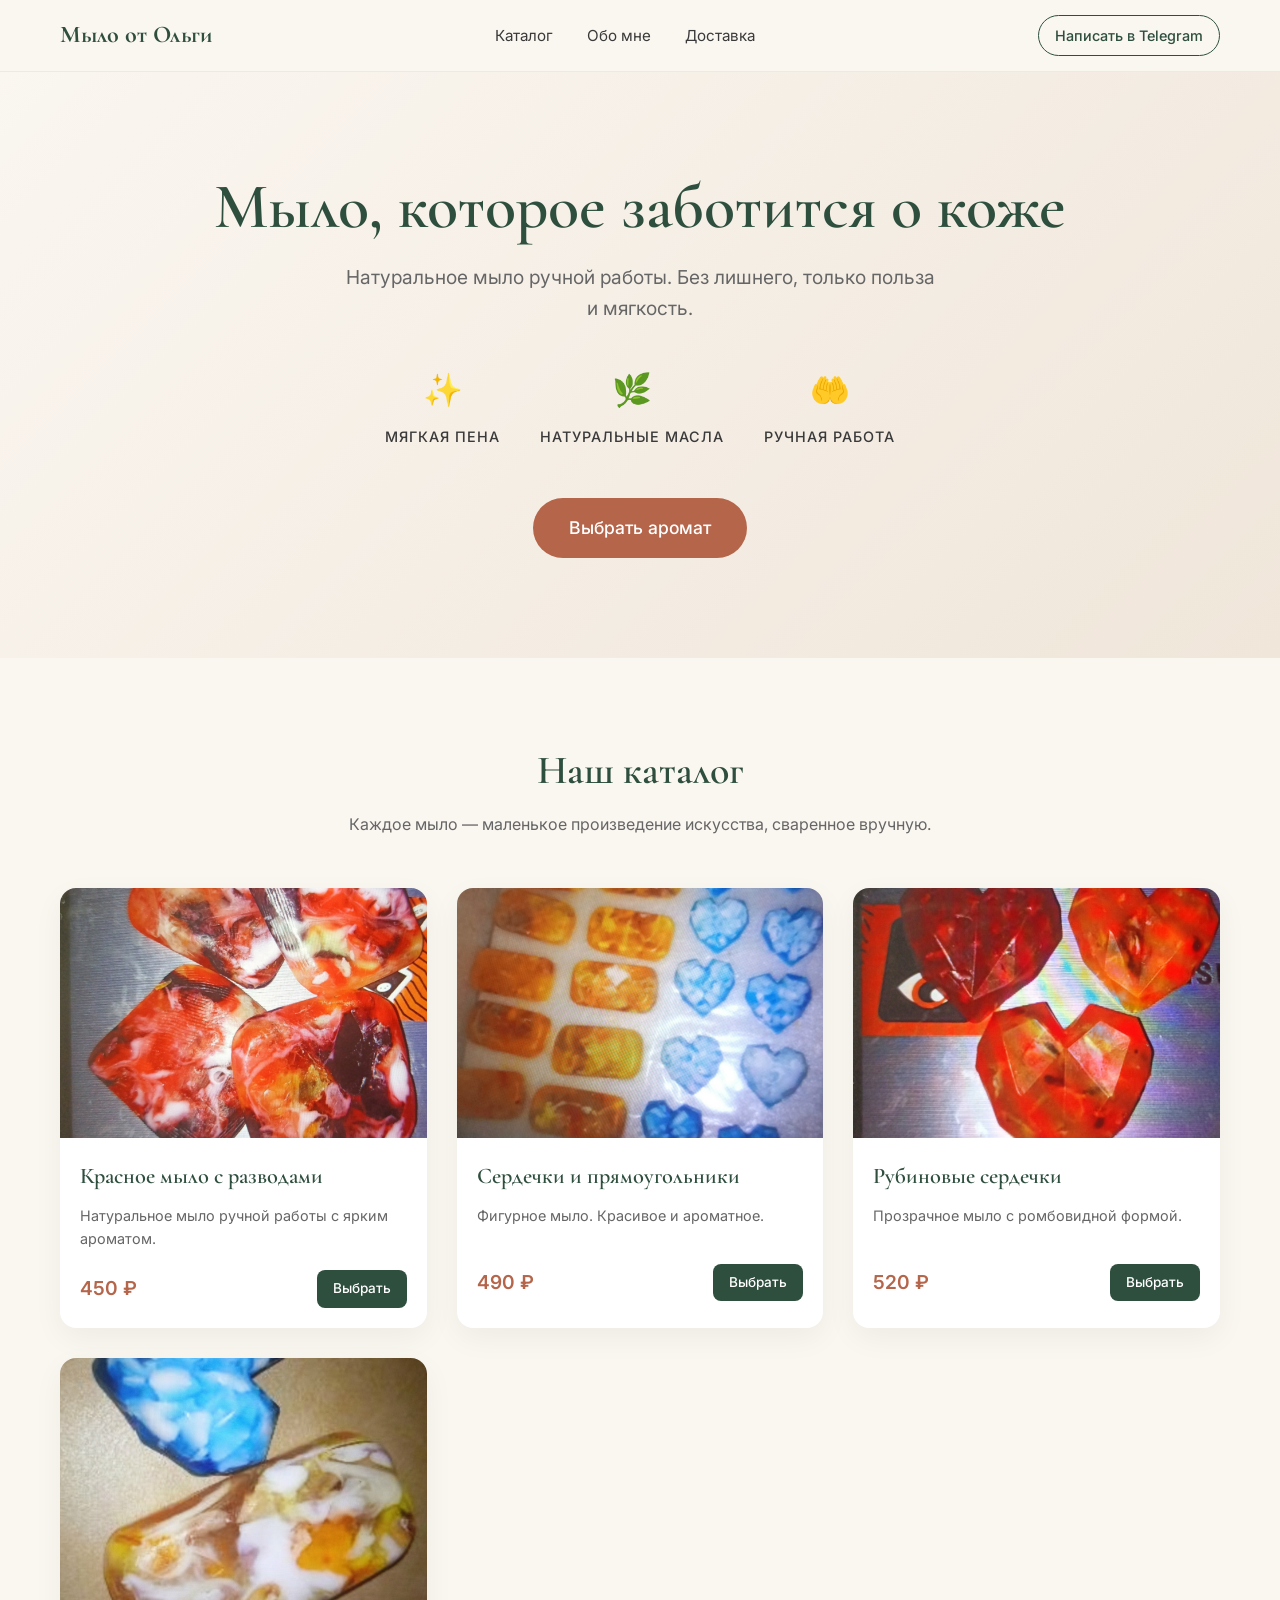
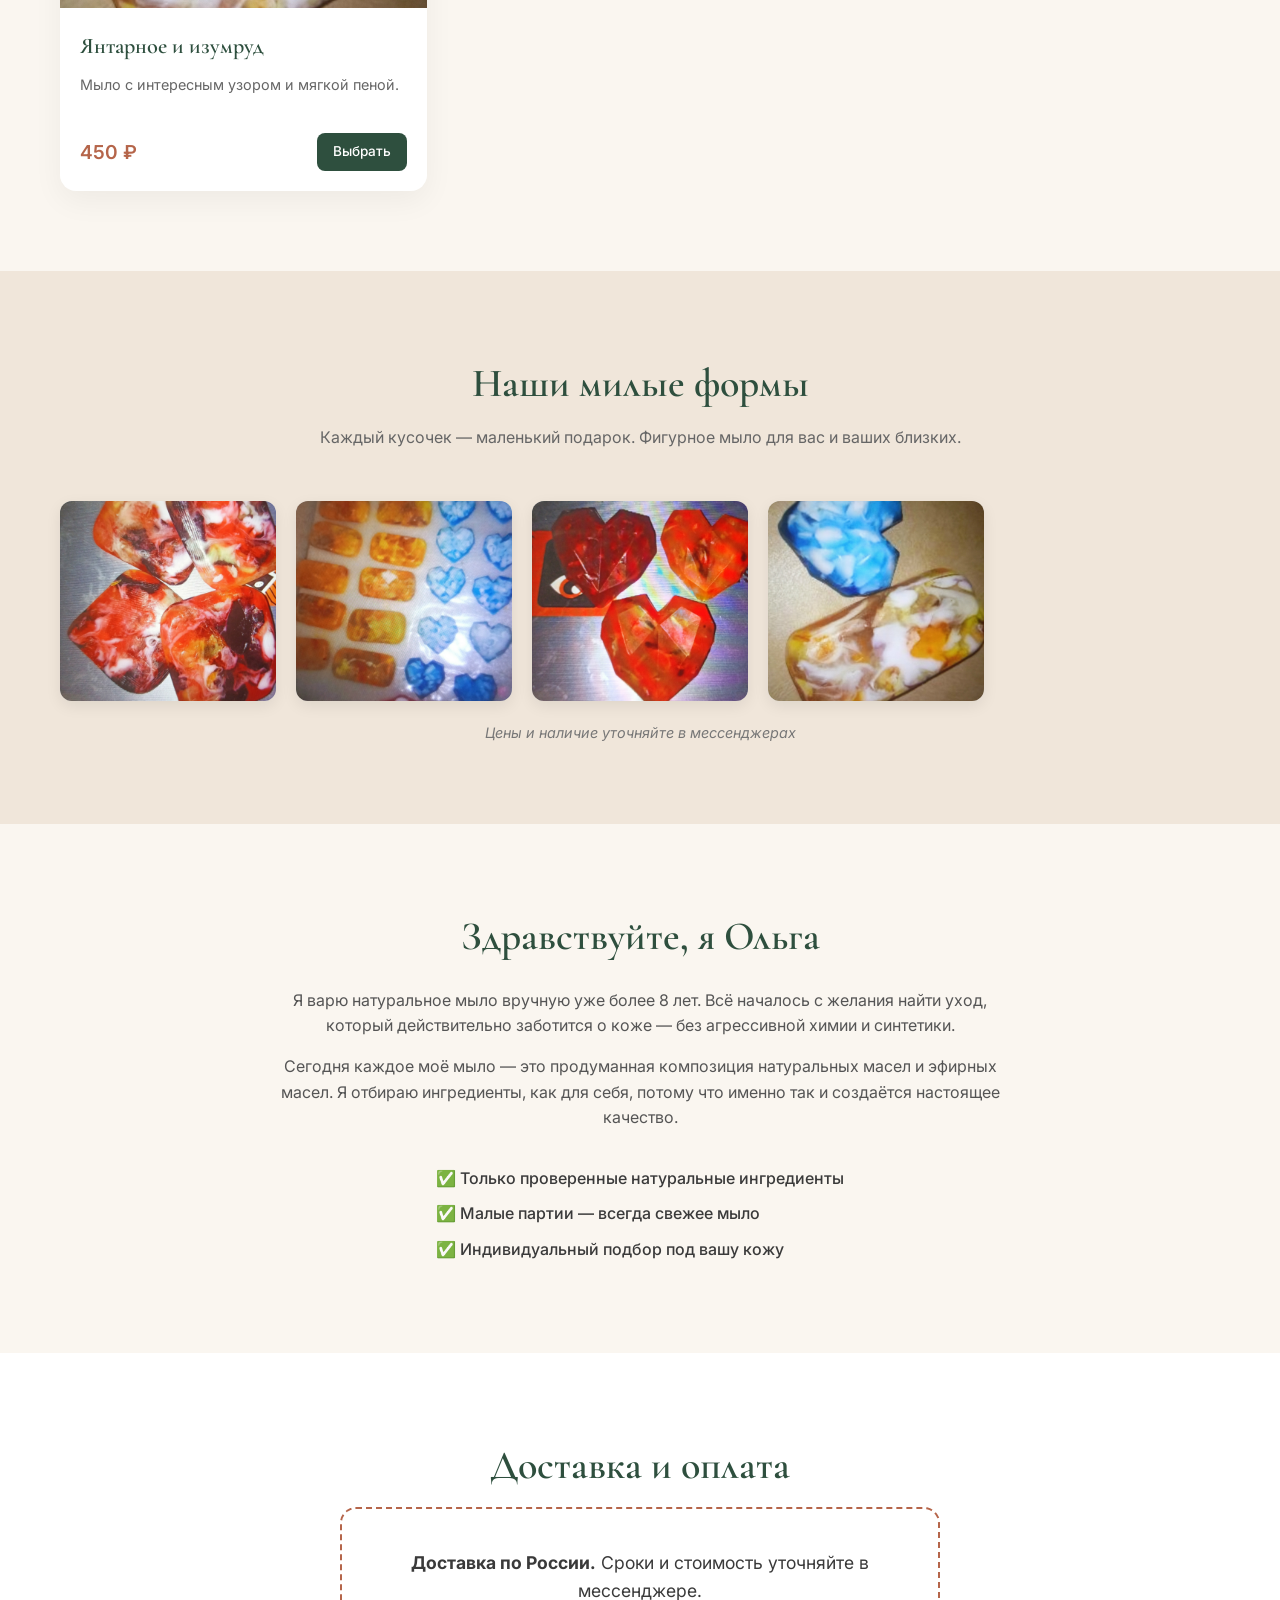
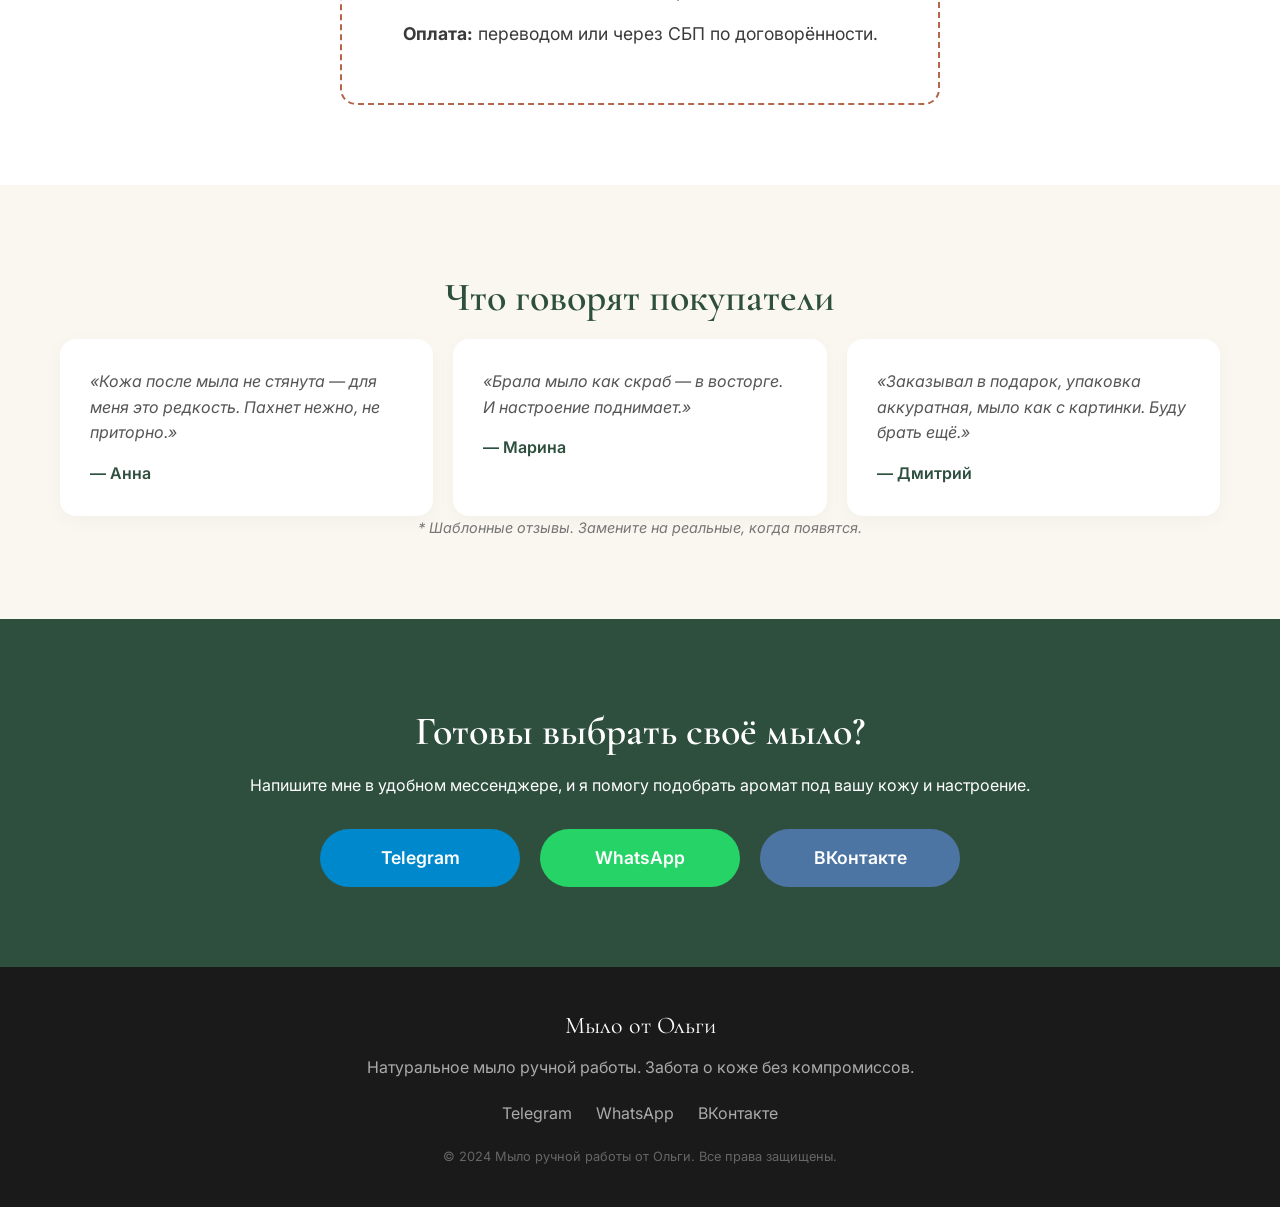
==== index.html @ a2df2d73 "Rename milo-olga.html to index.html" ====
<!DOCTYPE html>
<html lang="ru">
<head>
    <meta charset="UTF-8">
    <meta name="viewport" content="width=device-width, initial-scale=1.0">
    <title>Мыло от Ольги — Натуральное мыло ручной работы</title>
    <link rel="stylesheet" href="style.css">
    <link rel="preconnect" href="https://fonts.googleapis.com">
    <link rel="preconnect" href="https://fonts.gstatic.com" crossorigin>
    <link href="https://fonts.googleapis.com/css2?family=Cormorant+Garamond:wght@400;600;700&family=Inter:wght@300;400;500&display=swap" rel="stylesheet">
</head>
<body>
    <header class="header">
        <div class="container header-content">
            <div class="logo">Мыло от Ольги</div>
            <nav class="nav">
                <a href="#catalog">Каталог</a>
                <a href="#about">Обо мне</a>
                <a href="#delivery">Доставка</a>
            </nav>
            <a href="https://t.me/+hKF2BGG8A-M2NGUy" target="_blank" class="btn btn-outline">Написать в Telegram</a>
        </div>
    </header>

    <section class="hero">
        <div class="container hero-content">
            <h1>Мыло, которое заботится о коже</h1>
            <p class="subtitle">Натуральное мыло ручной работы. Без лишнего, только польза и мягкость.</p>
            <div class="features">
                <div class="feature-item"><span class="feature-icon">✨</span><p>Мягкая пена</p></div>
                <div class="feature-item"><span class="feature-icon">🌿</span><p>Натуральные масла</p></div>
                <div class="feature-item"><span class="feature-icon">🤲</span><p>Ручная работа</p></div>
            </div>
            <a href="#catalog" class="btn btn-primary btn-large">Выбрать аромат</a>
        </div>
    </section>

    <section id="catalog" class="section catalog-section">
        <div class="container">
            <h2 class="section-title">Наш каталог</h2>
            <p class="section-subtitle">Каждое мыло — маленькое произведение искусства, сваренное вручную.</p>
            <div class="catalog-grid">
                <!-- Карточка 1 -->
                <div class="product-card">
                    <div class="product-image">
                        <img src="images/fig-1.jpg" alt="Красное мыло с разводами">
                    </div>
                    <div class="product-info">
                        <h3>Красное мыло с разводами</h3>
                        <p class="product-desc">Натуральное мыло ручной работы с ярким ароматом.</p>
                        <div class="product-bottom">
                            <span class="price">450 ₽</span>
                            <a href="https://t.me/+hKF2BGG8A-M2NGUy" target="_blank" class="btn btn-small">Выбрать</a>
                        </div>
                    </div>
                </div>

                <!-- Карточка 2 -->
                <div class="product-card">
                    <div class="product-image">
                        <img src="images/fig-2.jpg" alt="Сердечки и прямоугольники">
                    </div>
                    <div class="product-info">
                        <h3>Сердечки и прямоугольники</h3>
                        <p class="product-desc">Фигурное мыло. Красивое и ароматное.</p>
                        <div class="product-bottom">
                            <span class="price">490 ₽</span>
                            <a href="https://t.me/+hKF2BGG8A-M2NGUy" target="_blank" class="btn btn-small">Выбрать</a>
                        </div>
                    </div>
                </div>

                <!-- Карточка 3 -->
                <div class="product-card">
                    <div class="product-image">
                        <img src="images/fig-3.jpg" alt="Рубиновые сердечки">
                    </div>
                    <div class="product-info">
                        <h3>Рубиновые сердечки</h3>
                        <p class="product-desc">Прозрачное мыло с ромбовидной формой.</p>
                        <div class="product-bottom">
                            <span class="price">520 ₽</span>
                            <a href="https://t.me/+hKF2BGG8A-M2NGUy" target="_blank" class="btn btn-small">Выбрать</a>
                        </div>
                    </div>
                </div>

                <!-- Карточка 4 -->
                <div class="product-card">
                    <div class="product-image">
                        <img src="images/fig-4.jpg" alt="Янтарное и изумруд">
                    </div>
                    <div class="product-info">
                        <h3>Янтарное и изумруд</h3>
                        <p class="product-desc">Мыло с интересным узором и мягкой пеной.</p>
                        <div class="product-bottom">
                            <span class="price">450 ₽</span>
                            <a href="https://t.me/+hKF2BGG8A-M2NGUy" target="_blank" class="btn btn-small">Выбрать</a>
                        </div>
                    </div>
                </div>
            </div>
        </div>
    </section>

    <section class="section figure-section">
        <div class="container">
            <h2 class="section-title">Наши милые формы</h2>
            <p class="section-subtitle">Каждый кусочек — маленький подарок. Фигурное мыло для вас и ваших близких.</p>
            <div class="gallery">
                <div class="gallery-item"><img src="images/fig-1.jpg" alt="Фигурное мыло 1"></div>
                <div class="gallery-item"><img src="images/fig-2.jpg" alt="Фигурное мыло 2"></div>
                <div class="gallery-item"><img src="images/fig-3.jpg" alt="Фигурное мыло 3"></div>
                <div class="gallery-item"><img src="images/fig-4.jpg" alt="Фигурное мыло 4"></div>
            </div>
            <p class="gallery-note">Цены и наличие уточняйте в мессенджерах</p>
        </div>
    </section>

    <section id="about" class="section about-section">
        <div class="container about-content text-only">
            <div class="about-text">
                <h2 class="section-title left-align">Здравствуйте, я Ольга</h2>
                <p>Я варю натуральное мыло вручную уже более 8 лет. Всё началось с желания найти уход, который действительно заботится о коже — без агрессивной химии и синтетики.</p>
                <p>Сегодня каждое моё мыло — это продуманная композиция натуральных масел и эфирных масел. Я отбираю ингредиенты, как для себя, потому что именно так и создаётся настоящее качество.</p>
                <ul class="about-list">
                    <li>✅ Только проверенные натуральные ингредиенты</li>
                    <li>✅ Малые партии — всегда свежее мыло</li>
                    <li>✅ Индивидуальный подбор под вашу кожу</li>
                </ul>
            </div>
        </div>
    </section>

    <section id="delivery" class="section delivery-section">
        <div class="container">
            <h2 class="section-title">Доставка и оплата</h2>
            <div class="delivery-card">
                <p><strong>Доставка по России.</strong> Сроки и стоимость уточняйте в мессенджере.</p>
                <p><strong>Оплата:</strong> переводом или через СБП по договорённости.</p>
            </div>
        </div>
    </section>

    <section class="section reviews-section">
        <div class="container">
            <h2 class="section-title">Что говорят покупатели</h2>
            <div class="reviews-grid">
                <div class="review-card"><p>«Кожа после мыла не стянута — для меня это редкость. Пахнет нежно, не приторно.»</p><span class="review-author">— Анна</span></div>
                <div class="review-card"><p>«Брала мыло как скраб — в восторге. И настроение поднимает.»</p><span class="review-author">— Марина</span></div>
                <div class="review-card"><p>«Заказывал в подарок, упаковка аккуратная, мыло как с картинки. Буду брать ещё.»</p><span class="review-author">— Дмитрий</span></div>
            </div>
            <p class="gallery-note">* Шаблонные отзывы. Замените на реальные, когда появятся.</p>
        </div>
    </section>

    <section id="contact" class="section contact-section">
        <div class="container contact-content">
            <h2 class="section-title light-text">Готовы выбрать своё мыло?</h2>
            <p class="light-text">Напишите мне в удобном мессенджере, и я помогу подобрать аромат под вашу кожу и настроение.</p>
            <div class="contact-buttons">
                <a href="https://t.me/+hKF2BGG8A-M2NGUy" target="_blank" class="btn btn-contact btn-tg">Telegram</a>
                <a href="https://chat.whatsapp.com/IxANEVr6K2G1yGBK101pwA?s=cl&p=a&iam=2" target="_blank" class="btn btn-contact btn-wa">WhatsApp</a>
                <a href="https://vk.me/join/rC9eqISs2Sy1xK5bDUF0GqjUG9M_KlaywVE=" target="_blank" class="btn btn-contact btn-vk">ВКонтакте</a>
            </div>
        </div>
    </section>

    <footer class="footer">
        <div class="container footer-content">
            <div class="footer-logo">Мыло от Ольги</div>
            <p class="footer-desc">Натуральное мыло ручной работы. Забота о коже без компромиссов.</p>
            <div class="footer-links">
                <a href="https://t.me/+hKF2BGG8A-M2NGUy" target="_blank">Telegram</a>
                <a href="https://chat.whatsapp.com/IxANEVr6K2G1yGBK101pwA?s=cl&p=a&iam=2" target="_blank">WhatsApp</a>
                <a href="https://vk.me/join/rC9eqISs2Sy1xK5bDUF0GqjUG9M_KlaywVE=" target="_blank">ВКонтакте</a>
            </div>
            <p class="copyright">© 2024 Мыло ручной работы от Ольги. Все права защищены.</p>
        </div>
    </footer>

    <script src="script.js"></script>
</body>
</html>
---- style.css ----
/* БАЗОВЫЕ НАСТРОЙКИ */
* {
    margin: 0;
    padding: 0;
    box-sizing: border-box;
}

:root {
    --bg-color: #faf6f0; /* Кремовый фон */
    --text-color: #3a3a3a;
    --accent-color: #b5654a; /* Терракота */
    --accent-hover: #8f4e39;
    --green-dark: #2e4f3e; /* Глубокий зеленый */
    --font-heading: 'Cormorant Garamond', serif;
    --font-body: 'Inter', sans-serif;
}

html {
    scroll-behavior: smooth;
}

body {
    font-family: var(--font-body);
    background-color: var(--bg-color);
    color: var(--text-color);
    line-height: 1.6;
}

h1, h2, h3 {
    font-family: var(--font-heading);
    font-weight: 600;
    color: var(--green-dark);
}

a {
    text-decoration: none;
    color: inherit;
}

.container {
    max-width: 1200px;
    margin: 0 auto;
    padding: 0 20px;
}

/* КНОПКИ */
.btn {
    display: inline-block;
    padding: 12px 24px;
    border-radius: 50px;
    font-weight: 500;
    transition: all 0.3s ease;
    cursor: pointer;
    text-align: center;
}

.btn-primary {
    background-color: var(--accent-color);
    color: white;
    border: none;
}

.btn-primary:hover {
    background-color: var(--accent-hover);
    transform: translateY(-2px);
    box-shadow: 0 4px 15px rgba(181, 101, 74, 0.3);
}

.btn-outline {
    border: 1px solid var(--green-dark);
    color: var(--green-dark);
    padding: 8px 16px;
    font-size: 0.9rem;
}

.btn-outline:hover {
    background-color: var(--green-dark);
    color: white;
}

.btn-large {
    font-size: 1.1rem;
    padding: 16px 36px;
    margin-top: 20px;
}

.btn-small {
    padding: 8px 16px;
    font-size: 0.85rem;
    background-color: var(--green-dark);
    color: white;
    border-radius: 8px;
}

.btn-small:hover {
    background-color: #1f362a;
}

/* ШАПКА */
.header {
    background-color: rgba(250, 246, 240, 0.95);
    backdrop-filter: blur(5px);
    position: sticky;
    top: 0;
    z-index: 1000;
    padding: 15px 0;
    border-bottom: 1px solid rgba(0,0,0,0.05);
}

.header-content {
    display: flex;
    justify-content: space-between;
    align-items: center;
}

.logo {
    font-family: var(--font-heading);
    font-size: 1.5rem;
    font-weight: 700;
    color: var(--green-dark);
}

.nav a {
    margin: 0 15px;
    font-size: 0.95rem;
    transition: color 0.3s;
}

.nav a:hover {
    color: var(--accent-color);
}

/* ГЛАВНЫЙ ЭКРАН */
.hero {
    padding: 100px 0;
    text-align: center;
    background: linear-gradient(135deg, #faf6f0 0%, #f0e6da 100%);
}

.hero h1 {
    font-size: 4rem;
    line-height: 1.1;
    margin-bottom: 20px;
}

.subtitle {
    font-size: 1.2rem;
    max-width: 600px;
    margin: 0 auto 40px;
    color: #666;
}

.features {
    display: flex;
    justify-content: center;
    gap: 40px;
    margin-bottom: 30px;
}

.feature-item {
    display: flex;
    flex-direction: column;
    align-items: center;
}

.feature-icon {
    font-size: 2rem;
    margin-bottom: 10px;
}

.feature-item p {
    font-weight: 500;
    font-size: 0.9rem;
    text-transform: uppercase;
    letter-spacing: 1px;
}

/* ОБЩИЕ СЕКЦИИ */
.section {
    padding: 80px 0;
}

.section-title {
    text-align: center;
    font-size: 2.5rem;
    margin-bottom: 10px;
}

.section-subtitle {
    text-align: center;
    color: #666;
    margin-bottom: 50px;
}

.left-align {
    text-align: left;
}

/* КАТАЛОГ */
.catalog-grid {
    display: grid;
    grid-template-columns: repeat(auto-fill, minmax(300px, 1fr));
    gap: 30px;
}

.product-card {
    background: white;
    border-radius: 16px;
    overflow: hidden;
    box-shadow: 0 10px 30px rgba(0,0,0,0.05);
    transition: transform 0.3s ease, box-shadow 0.3s ease;
}

.product-card:hover {
    transform: translateY(-5px);
    box-shadow: 0 15px 40px rgba(0,0,0,0.1);
}

.product-image {
    height: 250px;
    width: 100%;
    display: flex;
    align-items: center;
    justify-content: center;
    overflow: hidden;
    position: relative;
}

.product-image img {
    width: 100%;
    height: 100%;
    object-fit: cover;
    transition: transform 0.5s ease;
}

.product-card:hover .product-image img {
    transform: scale(1.05);
}

.product-info {
    padding: 20px;
}

.product-info h3 {
    font-size: 1.4rem;
    margin-bottom: 10px;
}

.product-desc {
    font-size: 0.9rem;
    color: #666;
    margin-bottom: 20px;
    min-height: 40px;
}

.product-bottom {
    display: flex;
    justify-content: space-between;
    align-items: center;
}

.price {
    font-weight: 600;
    font-size: 1.2rem;
    color: var(--accent-color);
}

/* ГАЛЕРЕЯ ФИГУРНОГО МЫЛА */
.figure-section {
    background-color: #f0e6da;
}

.gallery {
    display: grid;
    grid-template-columns: repeat(auto-fill, minmax(200px, 1fr));
    gap: 20px;
    margin-bottom: 20px;
}

.gallery-item {
    height: 200px;
    border-radius: 12px;
    overflow: hidden;
    box-shadow: 0 5px 15px rgba(0,0,0,0.08);
    background-color: #ddd;
}

.gallery-item img {
    width: 100%;
    height: 100%;
    object-fit: cover;
    transform: scale(1.1);
}

.gallery-note {
    text-align: center;
    font-size: 0.9rem;
    color: #777;
    font-style: italic;
}

/* ОБО МНЕ */
.about-content {
    display: grid;
    grid-template-columns: 1fr 1fr;
    gap: 50px;
    align-items: center;
}

.about-text p {
    margin-bottom: 15px;
    color: #555;
}

.about-list {
    list-style: none;
    margin-top: 20px;
}

.about-list li {
    margin-bottom: 10px;
    font-weight: 500;
}

.image-placeholder {
    background-color: #e0e0e0;
    height: 400px;
    border-radius: 16px;
    display: flex;
    align-items: center;
    justify-content: center;
    color: #888;
    font-style: italic;
}

/* ДОСТАВКА */
.delivery-section {
    background-color: white;
}

.delivery-card {
    max-width: 600px;
    margin: 0 auto;
    text-align: center;
    padding: 40px;
    border: 2px dashed var(--accent-color);
    border-radius: 16px;
}

.delivery-card p {
    margin-bottom: 15px;
    font-size: 1.1rem;
}

/* ОТЗЫВЫ */
.reviews-grid {
    display: grid;
    grid-template-columns: repeat(auto-fit, minmax(250px, 1fr));
    gap: 20px;
}

.review-card {
    background: white;
    padding: 30px;
    border-radius: 16px;
    box-shadow: 0 5px 20px rgba(0,0,0,0.03);
    position: relative;
}

.review-card p {
    font-style: italic;
    margin-bottom: 15px;
    color: #555;
}

.review-author {
    font-weight: 600;
    color: var(--green-dark);
}

/* ЗАКАЗ */
.contact-section {
    background-color: var(--green-dark);
    color: white;
    text-align: center;
}

.light-text {
    color: white;
}

.contact-buttons {
    display: flex;
    justify-content: center;
    gap: 20px;
    margin-top: 30px;
    flex-wrap: wrap;
}

.btn-contact {
    min-width: 200px;
    padding: 15px 30px;
    border-radius: 50px;
    font-size: 1.1rem;
    font-weight: 600;
}

.btn-tg {
    background-color: #0088cc;
    color: white;
}

.btn-tg:hover {
    background-color: #0077b3;
}

.btn-wa {
    background-color: #25D366;
    color: white;
}

.btn-wa:hover {
    background-color: #1da851;
}

.btn-vk {
    background-color: #4C75A3;
    color: white;
}

.btn-vk:hover {
    background-color: #3b5f85;
}

/* ПОДВАЛ */
.footer {
    background-color: #1a1a1a;
    color: #aaa;
    padding: 40px 0;
    text-align: center;
}

.footer-logo {
    font-family: var(--font-heading);
    font-size: 1.5rem;
    color: white;
    margin-bottom: 10px;
}

.footer-desc {
    margin-bottom: 20px;
}

.footer-links {
    margin-bottom: 20px;
}

.footer-links a {
    margin: 0 10px;
    transition: color 0.3s;
}

.footer-links a:hover {
    color: white;
}

.copyright {
    font-size: 0.8rem;
    color: #666;
}

/* АДАПТИВНОСТЬ ДЛЯ ТЕЛЕФОНОВ */
@media (max-width: 768px) {
    .hero h1 { font-size: 2.5rem; }
    .features { flex-direction: column; gap: 20px; }
    .nav { display: none; }
    .header-content { justify-content: center; }
    .about-content { grid-template-columns: 1fr; }
    .image-placeholder { height: 250px; }
    .section { padding: 50px 0; }
    .btn-large { width: 100%; }
}

/* Стиль для блока "Обо мне" без фото */
.about-content.text-only {
    display: block;
    max-width: 800px;
    margin: 0 auto;
    text-align: center;
}
.about-content.text-only .section-title {
    text-align: center;
    margin-bottom: 20px;
}
.about-content.text-only .about-list {
    display: inline-block;
    text-align: left;
    margin-top: 20px;
}
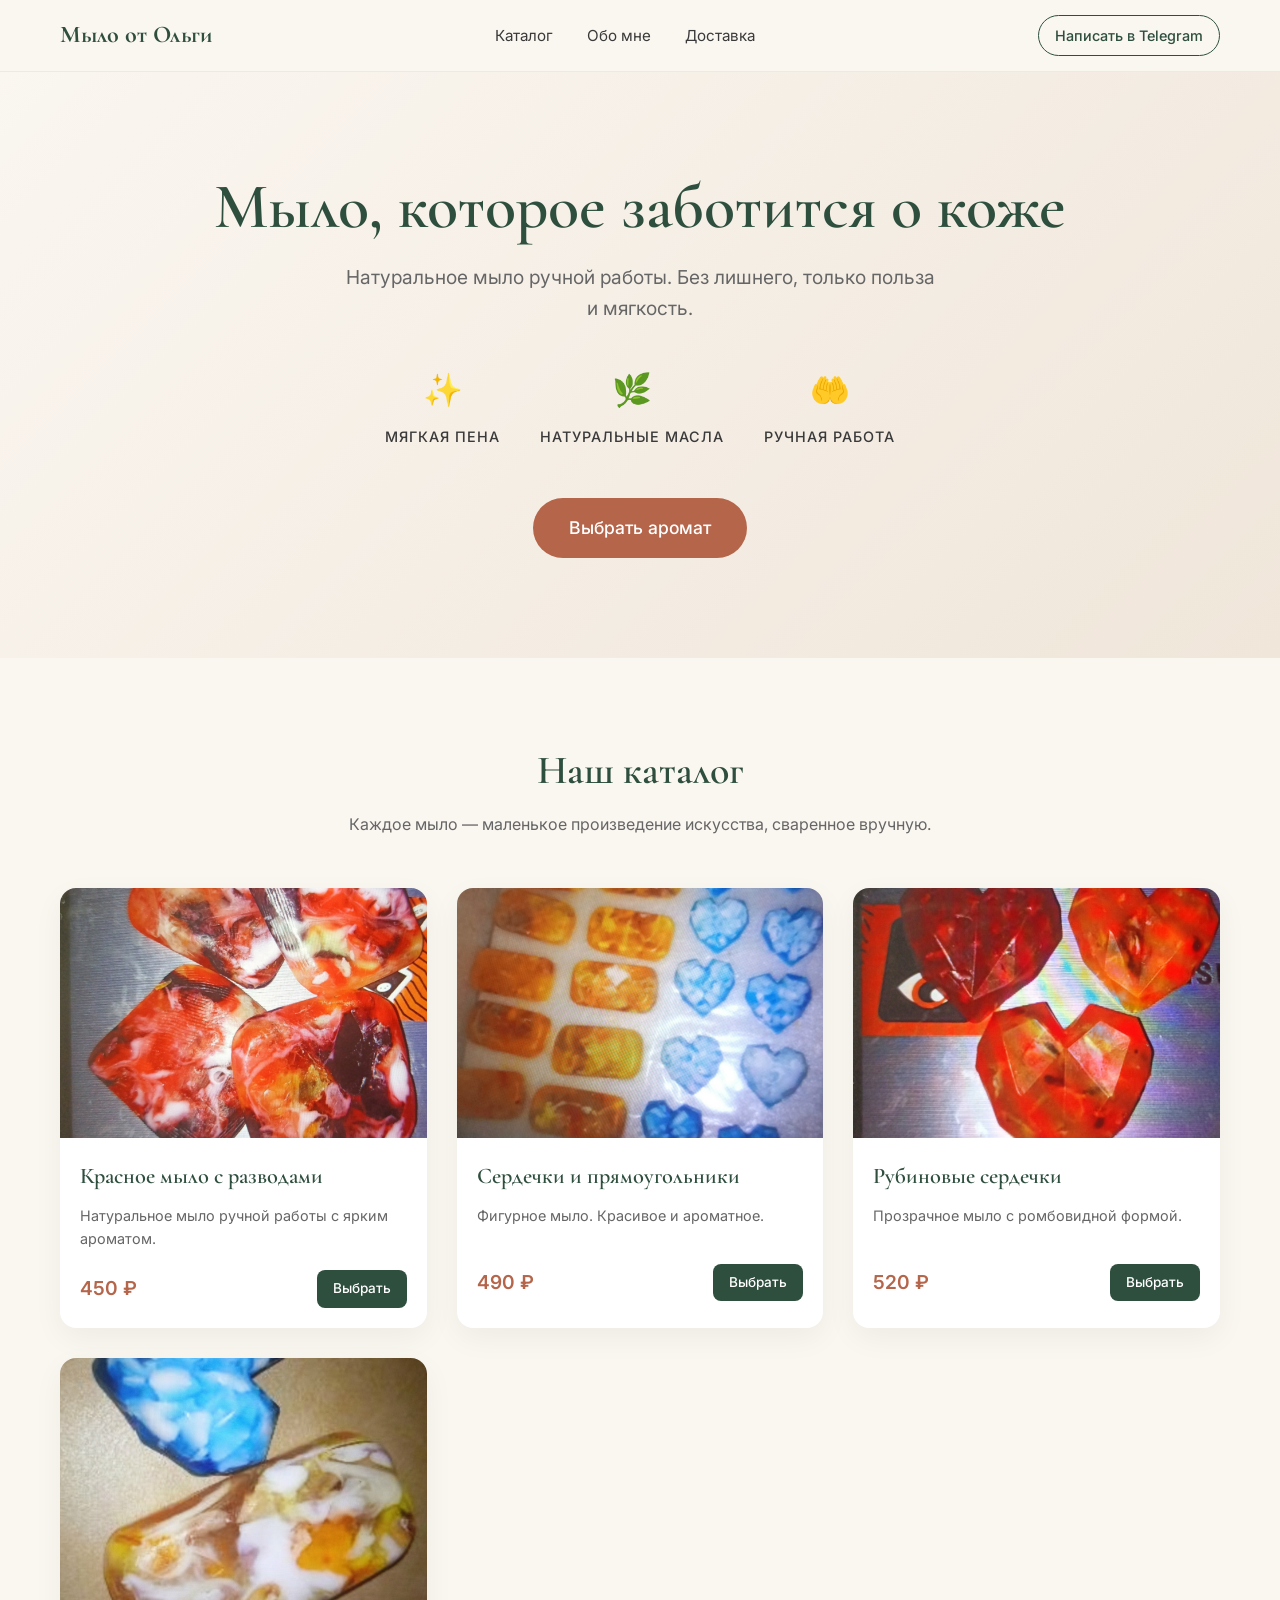
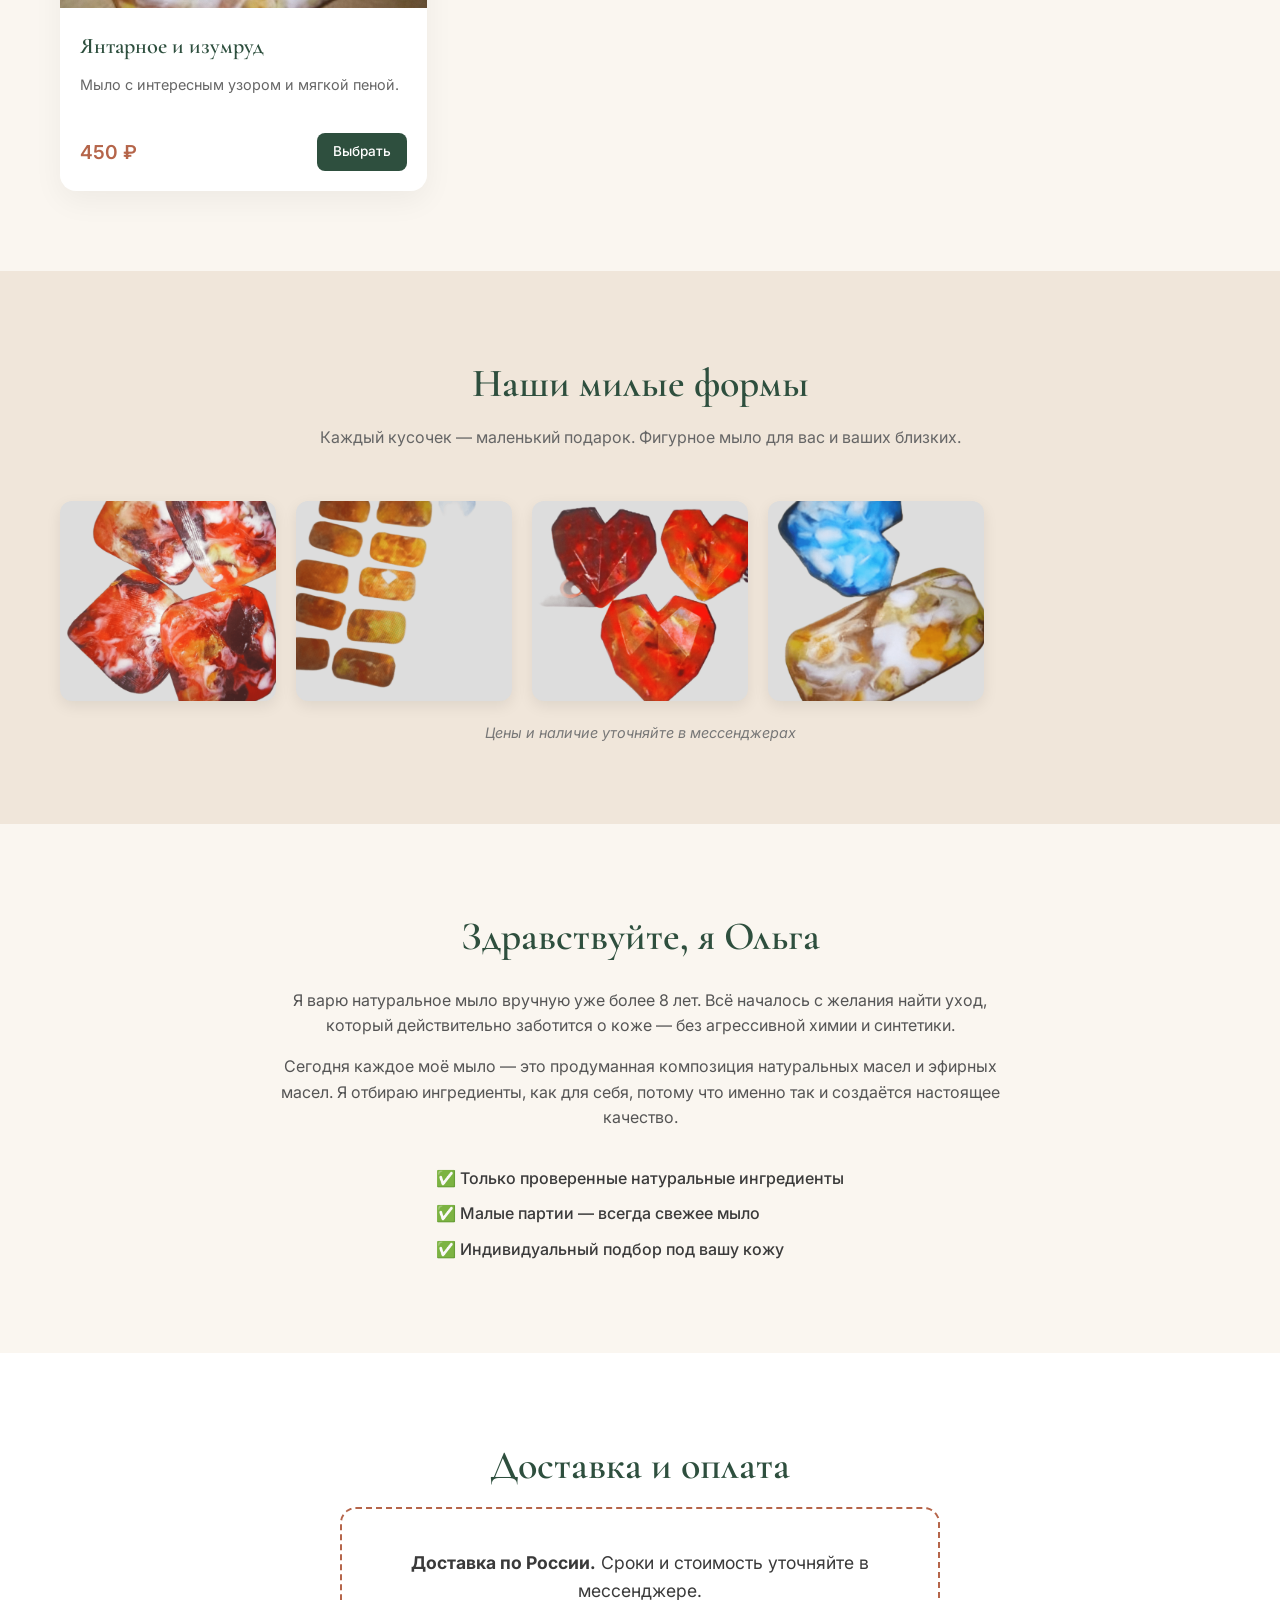
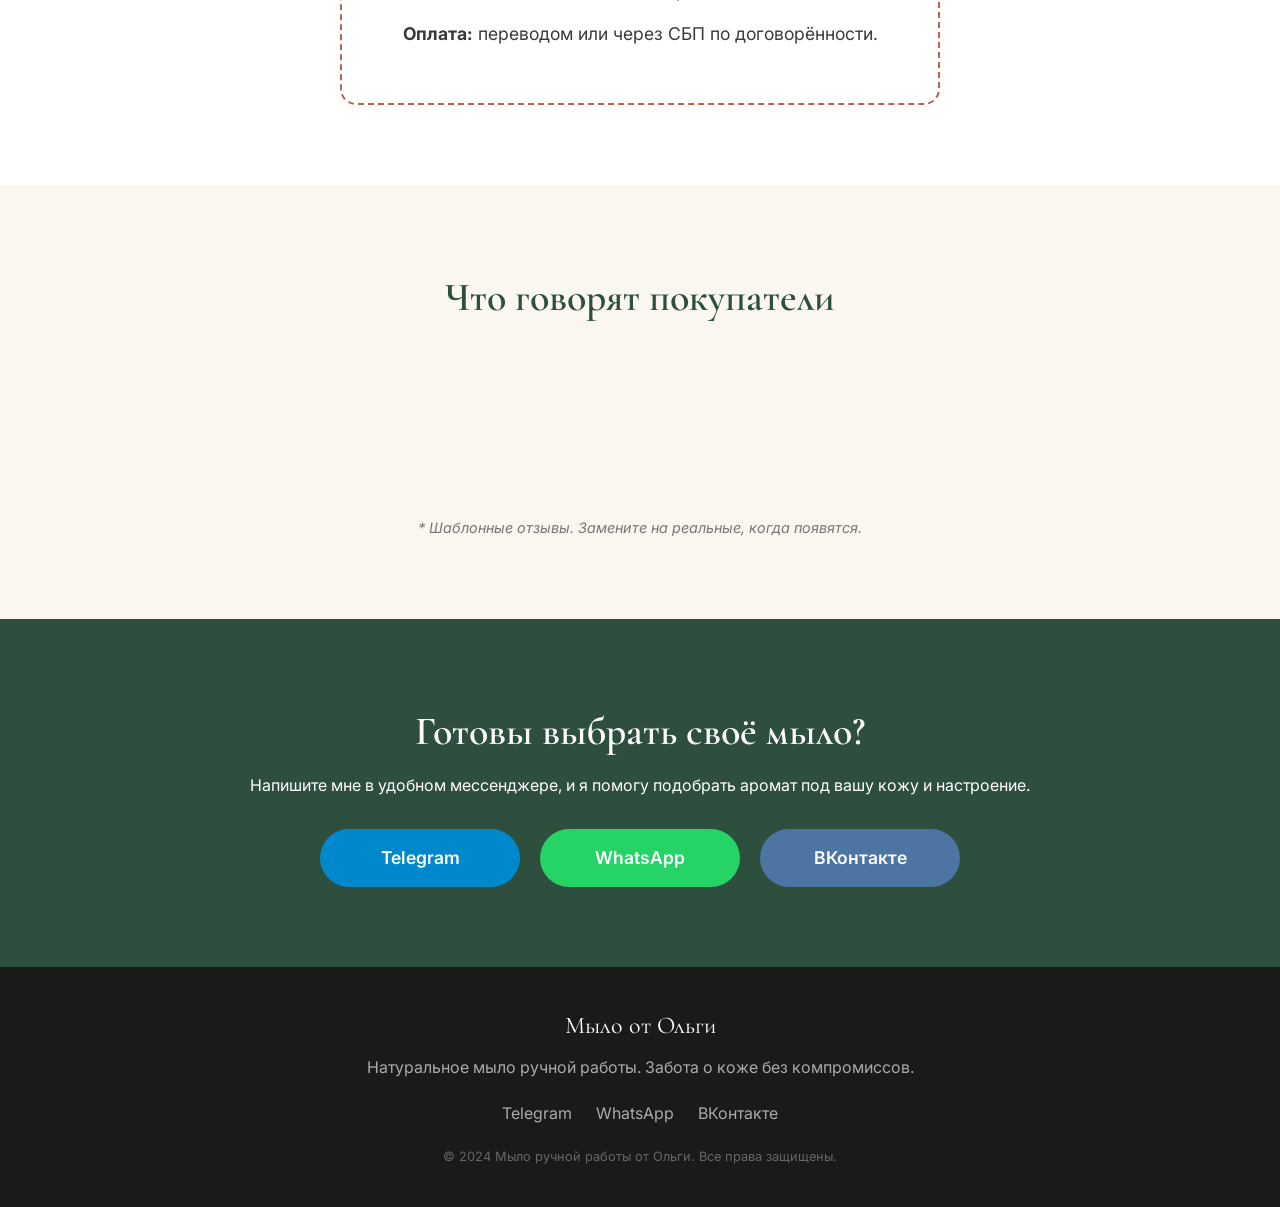
==== commit 04017baa: "Update index.html" ====
--- a/index.html
+++ b/index.html
@@ -4,6 +4,7 @@
     <meta charset="UTF-8">
     <meta name="viewport" content="width=device-width, initial-scale=1.0">
     <title>Мыло от Ольги — Натуральное мыло ручной работы</title>
+    <link rel="icon" type="image/png" href="favicon.png">
     <link rel="stylesheet" href="style.css">
     <link rel="preconnect" href="https://fonts.googleapis.com">
     <link rel="preconnect" href="https://fonts.gstatic.com" crossorigin>
@@ -108,10 +109,10 @@
             <h2 class="section-title">Наши милые формы</h2>
             <p class="section-subtitle">Каждый кусочек — маленький подарок. Фигурное мыло для вас и ваших близких.</p>
             <div class="gallery">
-                <div class="gallery-item"><img src="images/fig-1.jpg" alt="Фигурное мыло 1"></div>
-                <div class="gallery-item"><img src="images/fig-2.jpg" alt="Фигурное мыло 2"></div>
-                <div class="gallery-item"><img src="images/fig-3.jpg" alt="Фигурное мыло 3"></div>
-                <div class="gallery-item"><img src="images/fig-4.jpg" alt="Фигурное мыло 4"></div>
+                <div class="gallery-item"><img src="images/fig-1.png" alt="Фигурное мыло 1"></div>
+                <div class="gallery-item"><img src="images/fig-2.png" alt="Фигурное мыло 2"></div>
+                <div class="gallery-item"><img src="images/fig-3.png" alt="Фигурное мыло 3"></div>
+                <div class="gallery-item"><img src="images/fig-4.png" alt="Фигурное мыло 4"></div>    
             </div>
             <p class="gallery-note">Цены и наличие уточняйте в мессенджерах</p>
         </div>
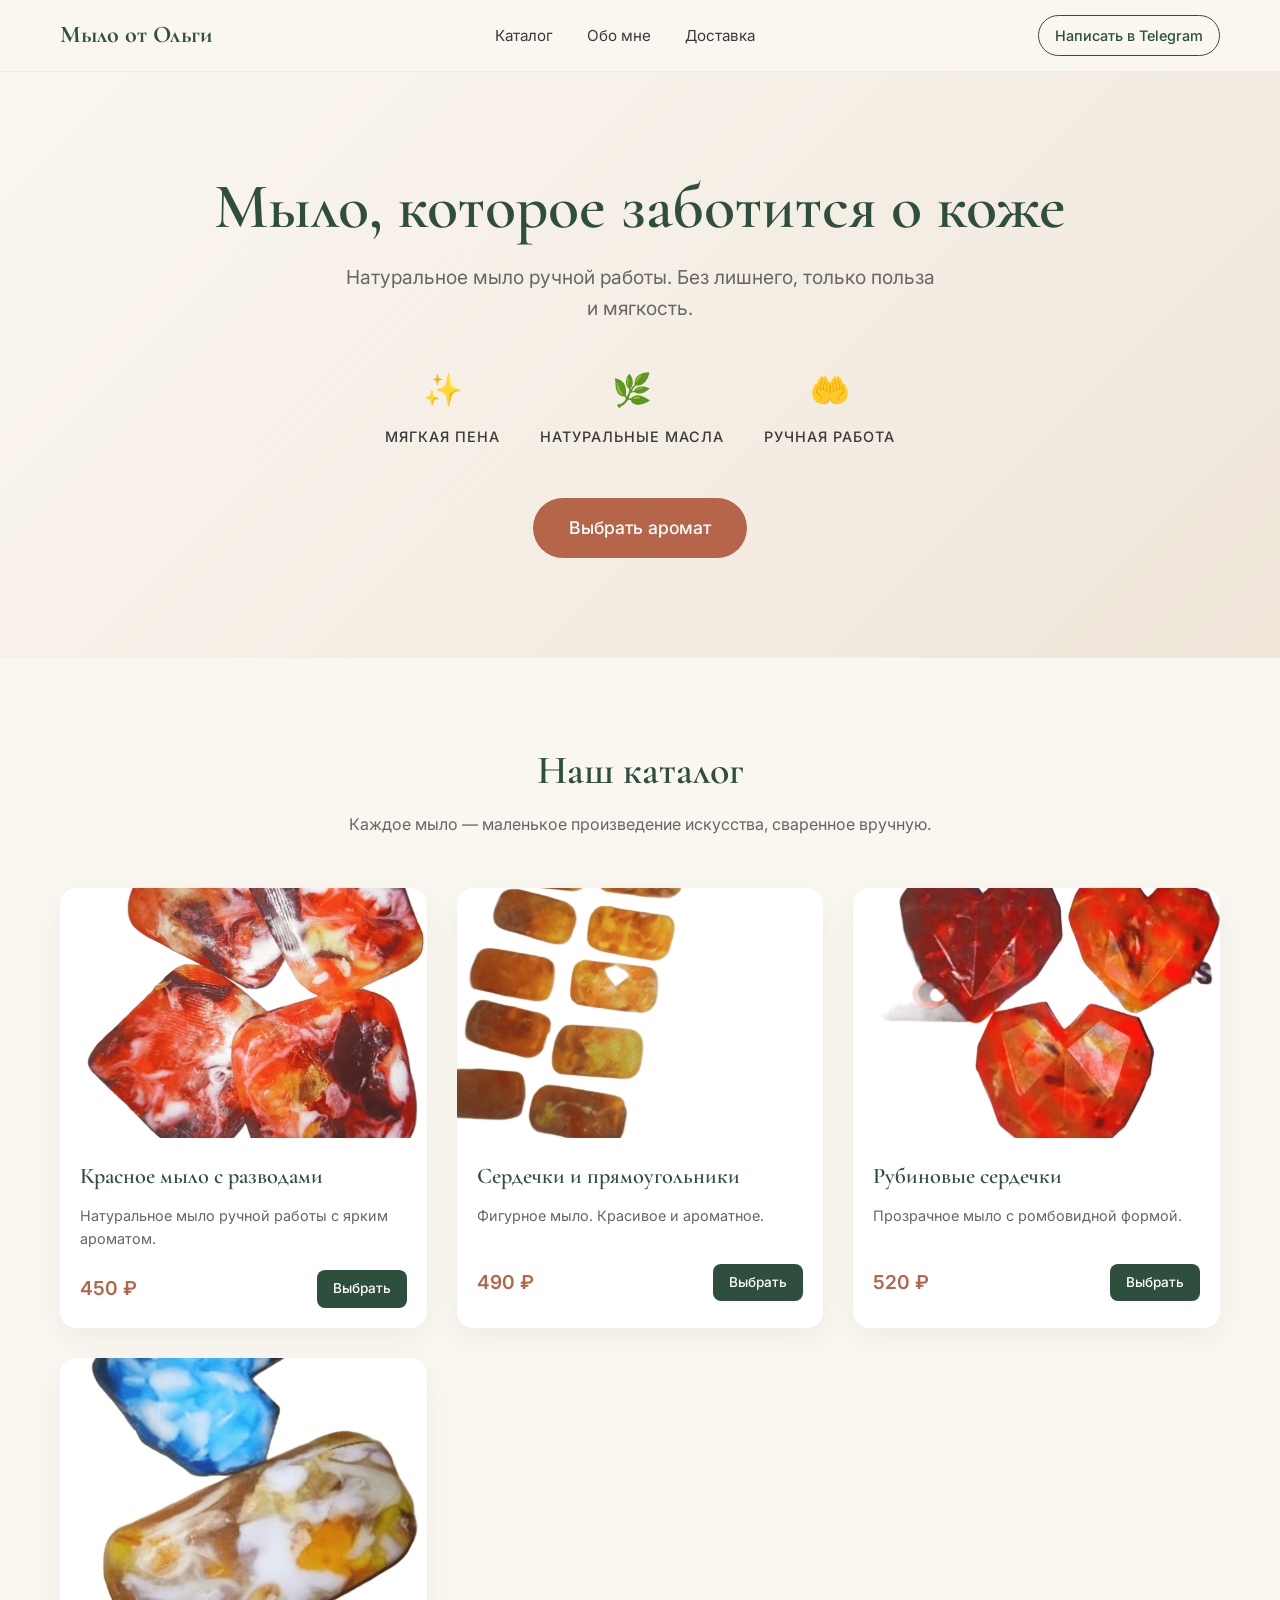
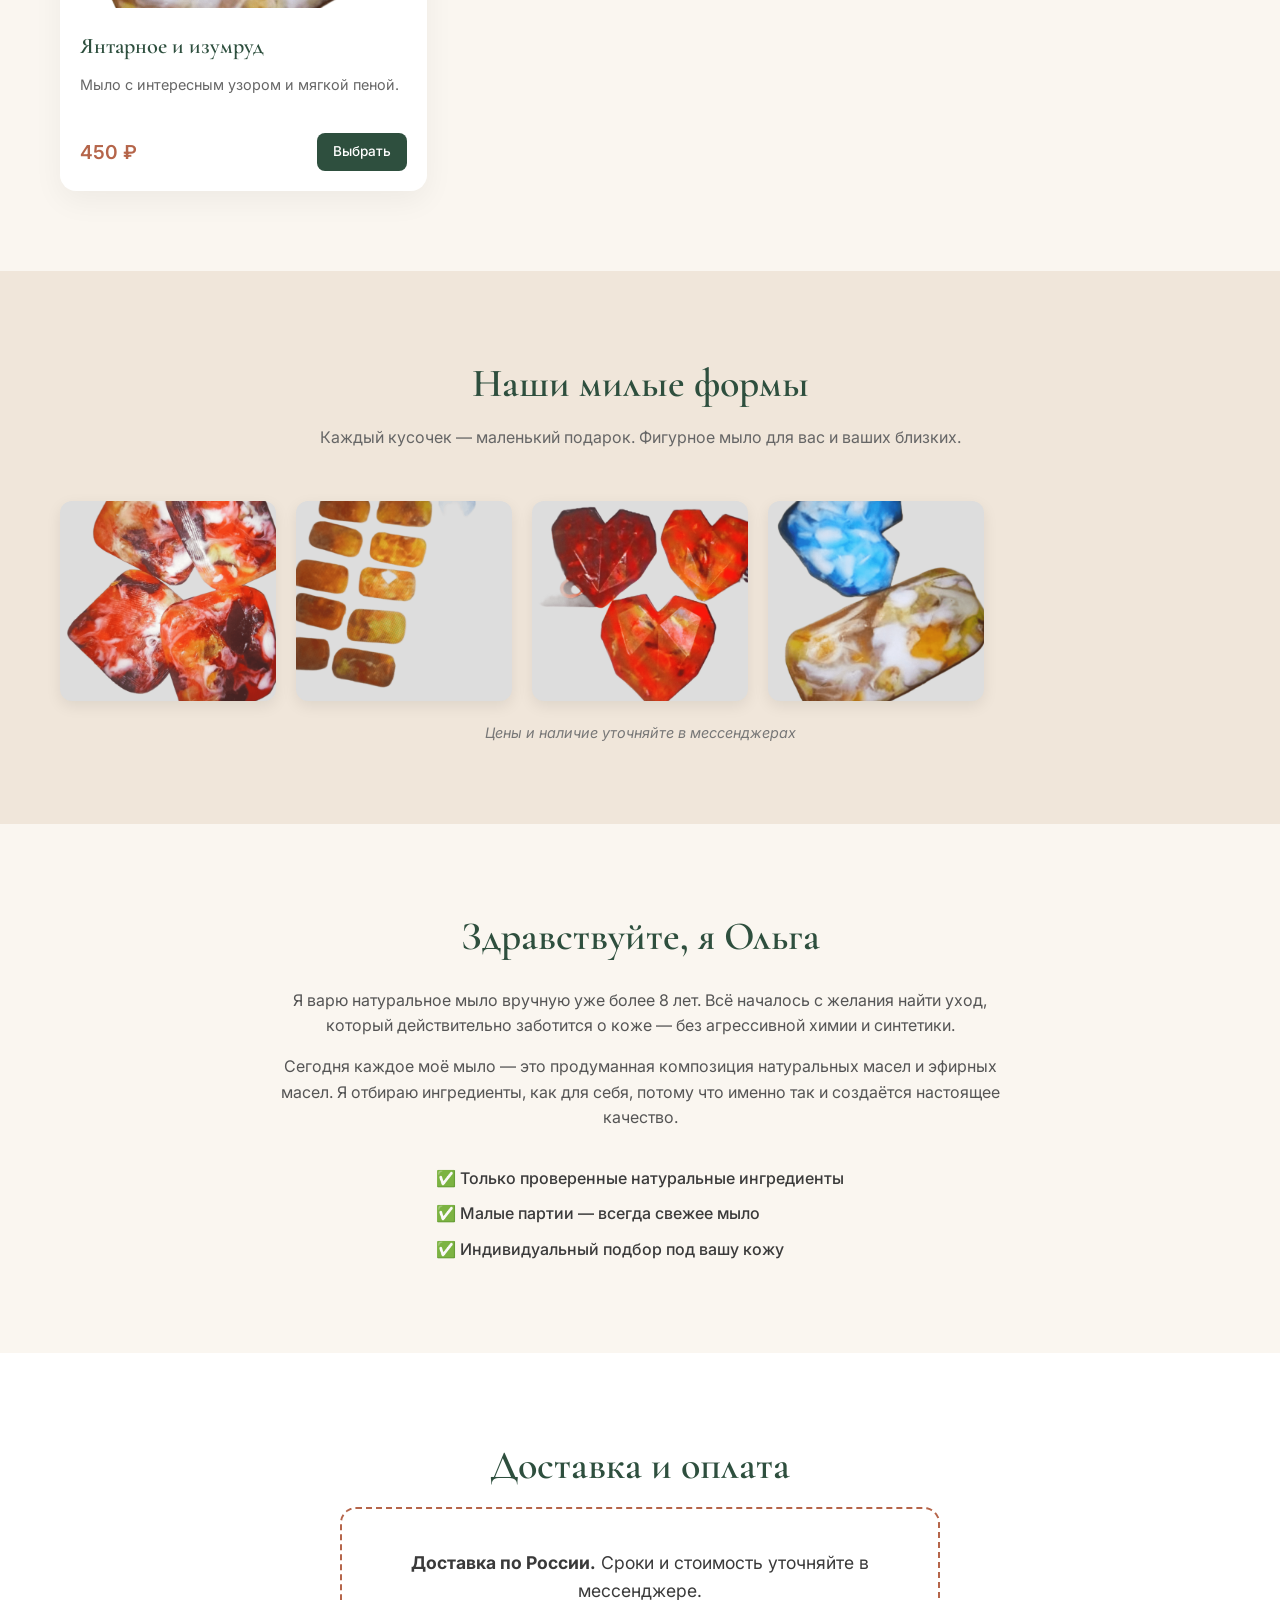
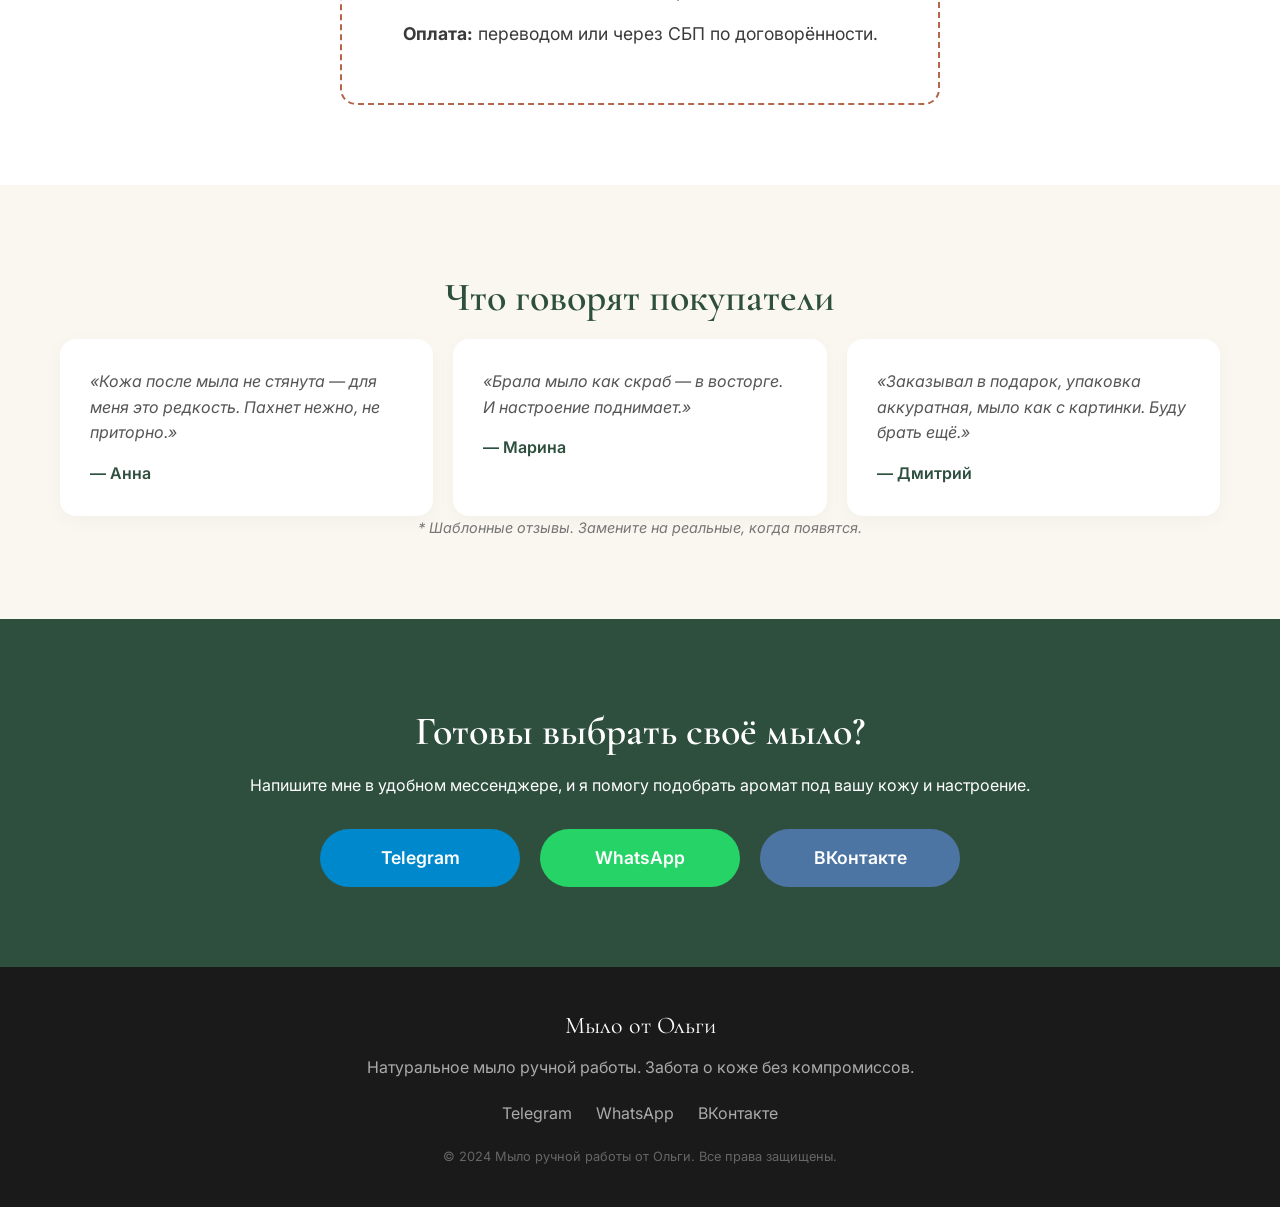
==== commit 7d8efdd0: "Update index.html" ====
--- a/index.html
+++ b/index.html
@@ -44,7 +44,7 @@
                 <!-- Карточка 1 -->
                 <div class="product-card">
                     <div class="product-image">
-                        <img src="images/fig-1.jpg" alt="Красное мыло с разводами">
+                        <img src="images/fig-1.png" alt="Красное мыло с разводами">
                     </div>
                     <div class="product-info">
                         <h3>Красное мыло с разводами</h3>
@@ -59,7 +59,7 @@
                 <!-- Карточка 2 -->
                 <div class="product-card">
                     <div class="product-image">
-                        <img src="images/fig-2.jpg" alt="Сердечки и прямоугольники">
+                        <img src="images/fig-2.png" alt="Сердечки и прямоугольники">
                     </div>
                     <div class="product-info">
                         <h3>Сердечки и прямоугольники</h3>
@@ -74,7 +74,7 @@
                 <!-- Карточка 3 -->
                 <div class="product-card">
                     <div class="product-image">
-                        <img src="images/fig-3.jpg" alt="Рубиновые сердечки">
+                        <img src="images/fig-3.png" alt="Рубиновые сердечки">
                     </div>
                     <div class="product-info">
                         <h3>Рубиновые сердечки</h3>
@@ -89,7 +89,7 @@
                 <!-- Карточка 4 -->
                 <div class="product-card">
                     <div class="product-image">
-                        <img src="images/fig-4.jpg" alt="Янтарное и изумруд">
+                        <img src="images/fig-4.png" alt="Янтарное и изумруд">
                     </div>
                     <div class="product-info">
                         <h3>Янтарное и изумруд</h3>
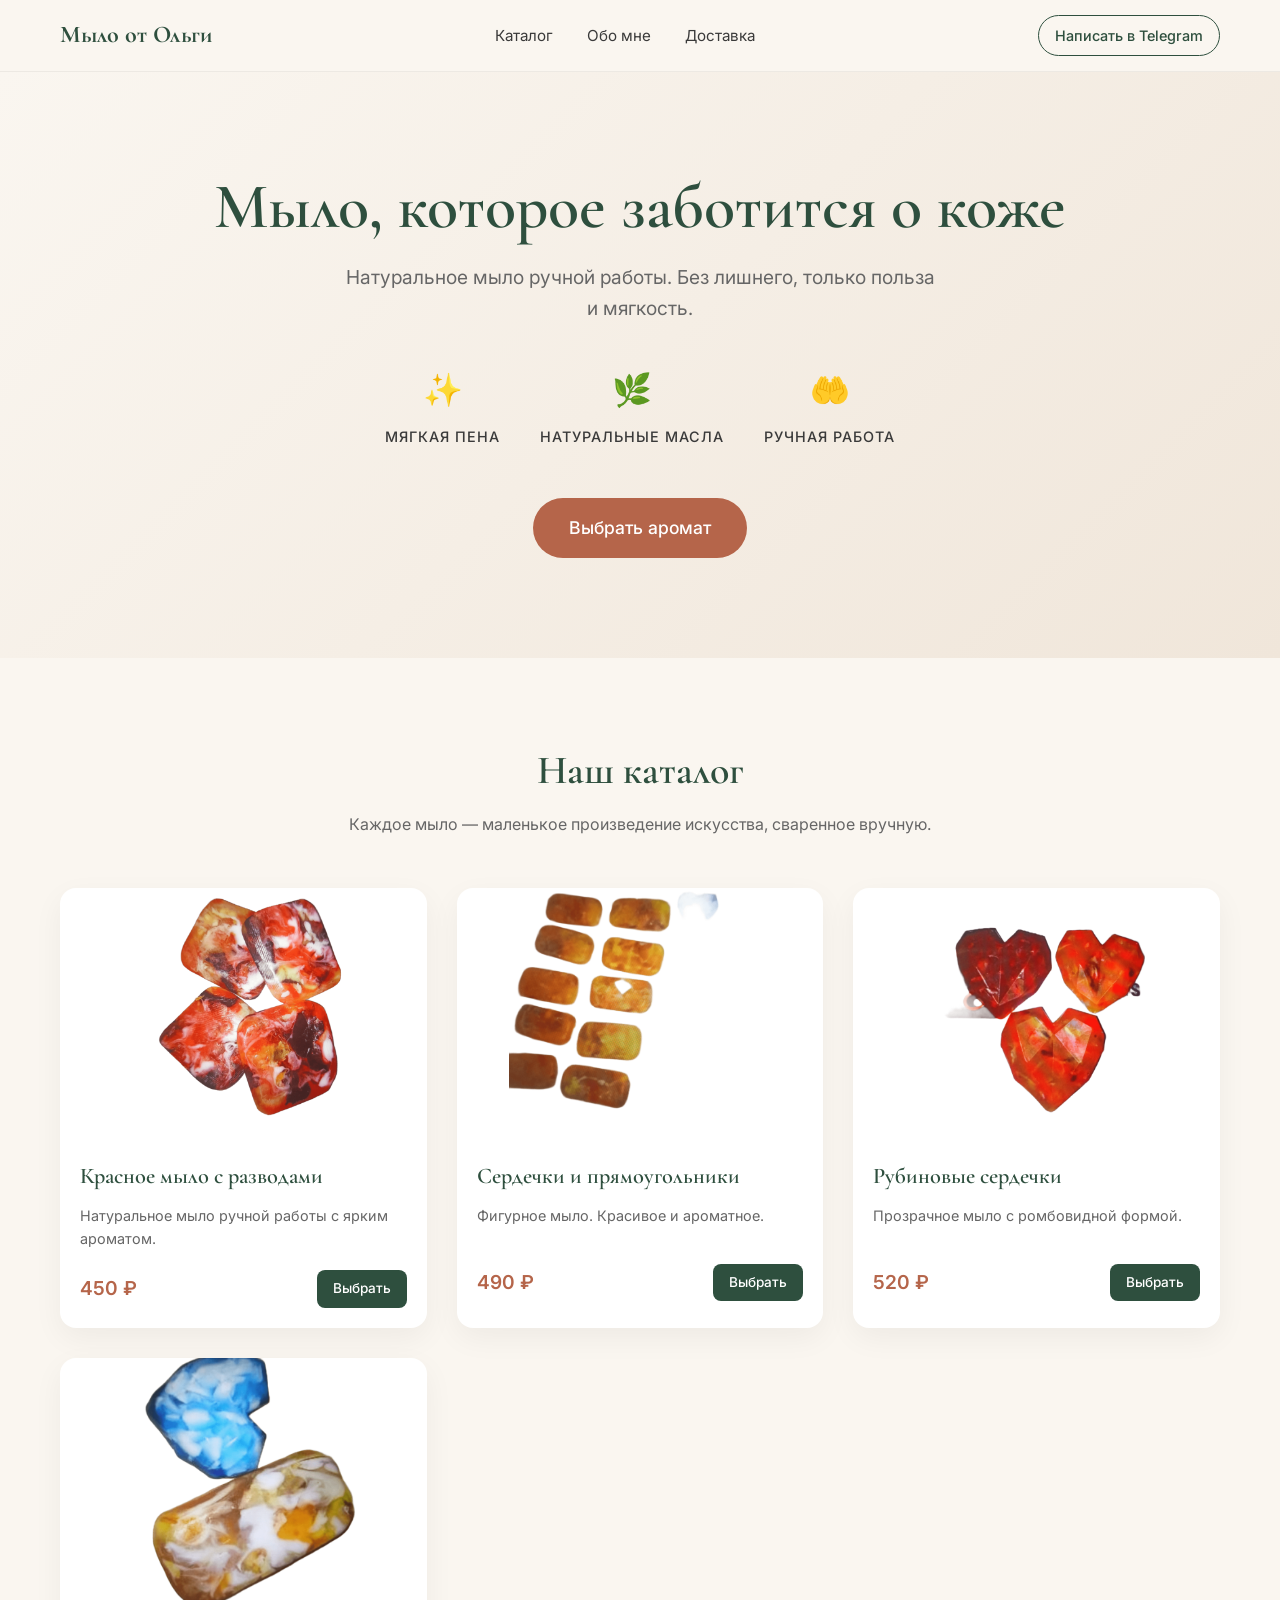
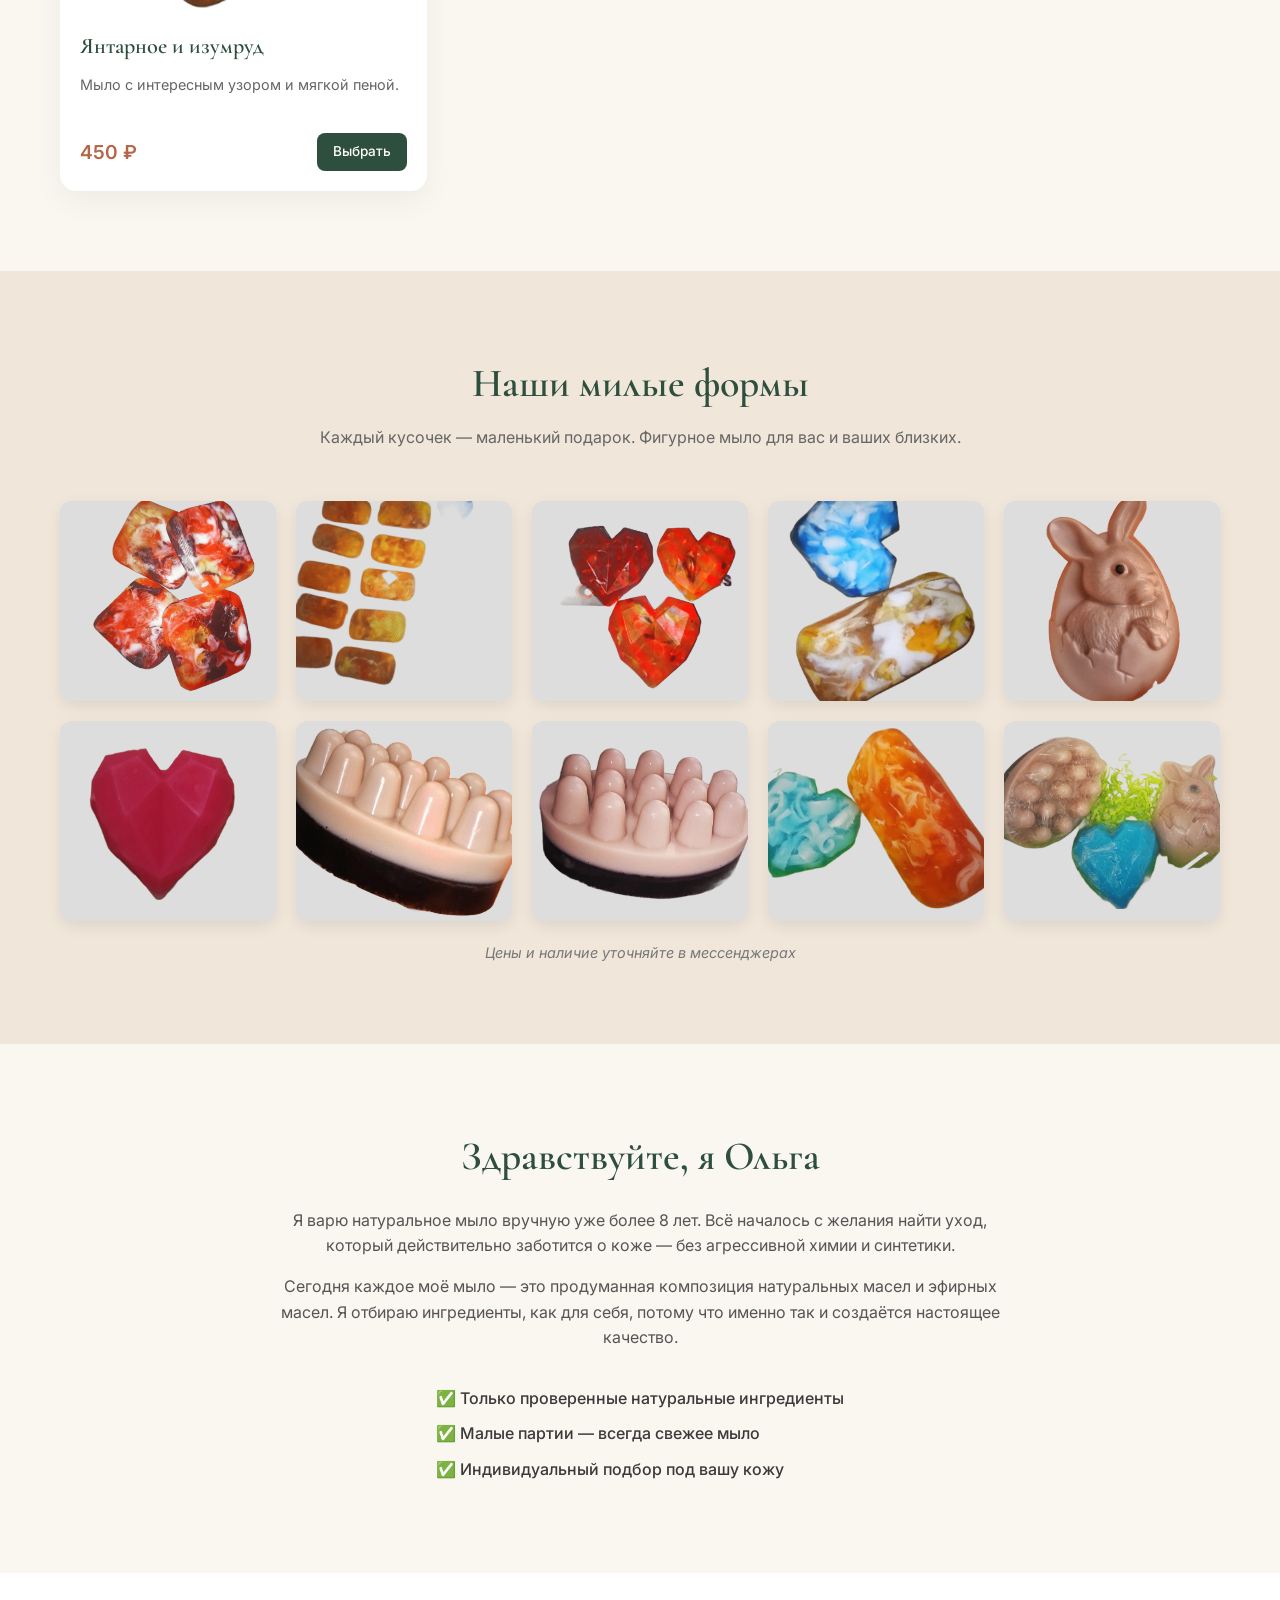
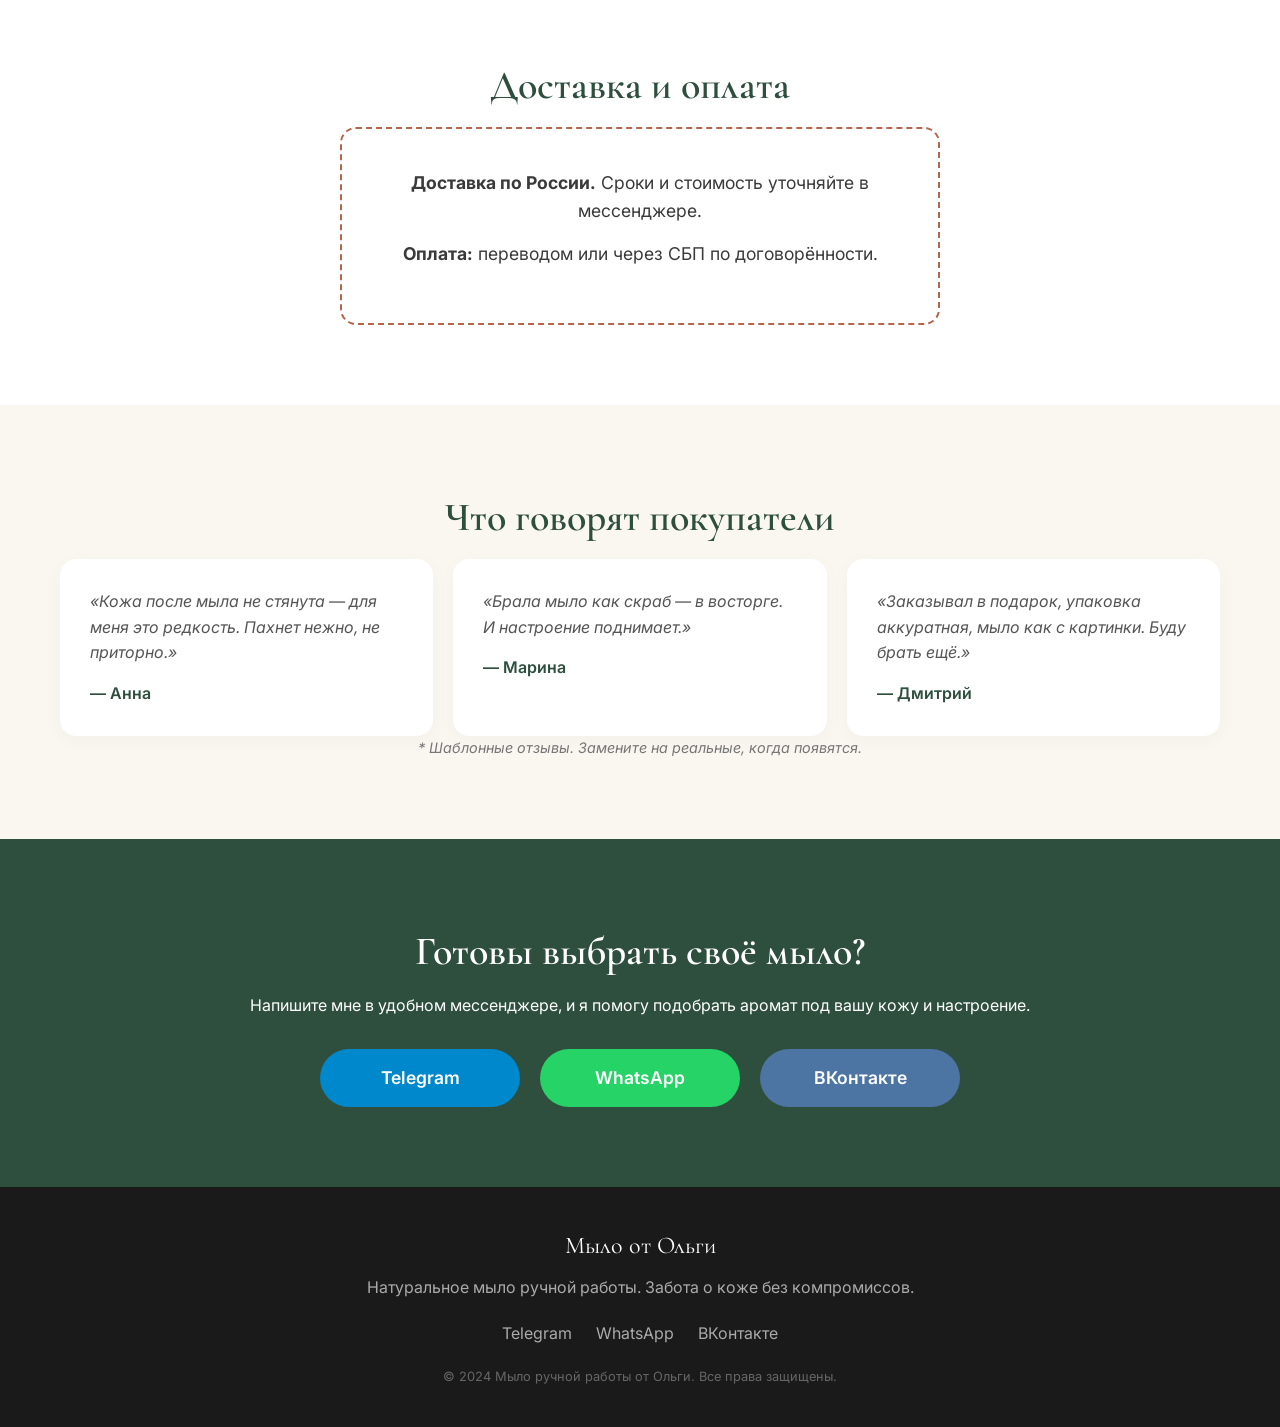
==== commit bc3aaa24: "Update index.html" ====
--- a/index.html
+++ b/index.html
@@ -112,7 +112,13 @@
                 <div class="gallery-item"><img src="images/fig-1.png" alt="Фигурное мыло 1"></div>
                 <div class="gallery-item"><img src="images/fig-2.png" alt="Фигурное мыло 2"></div>
                 <div class="gallery-item"><img src="images/fig-3.png" alt="Фигурное мыло 3"></div>
-                <div class="gallery-item"><img src="images/fig-4.png" alt="Фигурное мыло 4"></div>    
+                <div class="gallery-item"><img src="images/fig-4.png" alt="Фигурное мыло 4"></div>
+                <div class="gallery-item"><img src="images/fig-5.png" alt="Фигурное мыло 5"></div>
+                <div class="gallery-item"><img src="images/fig-6.png" alt="Фигурное мыло 6"></div>
+                <div class="gallery-item"><img src="images/fig-7.png" alt="Фигурное мыло 7"></div>
+                <div class="gallery-item"><img src="images/fig-8.png" alt="Фигурное мыло 8"></div>
+                <div class="gallery-item"><img src="images/fig-9.png" alt="Фигурное мыло 9"></div>
+                <div class="gallery-item"><img src="images/fig-10.png" alt="Фигурное мыло 10"></div>
             </div>
             <p class="gallery-note">Цены и наличие уточняйте в мессенджерах</p>
         </div>
--- a/style.css
+++ b/style.css
@@ -229,7 +229,7 @@
 .product-image img {
     width: 100%;
     height: 100%;
-    object-fit: cover;
+    object-fit: contain;
     transition: transform 0.5s ease;
 }
 
@@ -288,7 +288,7 @@
 .gallery-item img {
     width: 100%;
     height: 100%;
-    object-fit: cover;
+    object-fit: contain;
     transform: scale(1.1);
 }
 
@@ -496,4 +496,4 @@
     display: inline-block;
     text-align: left;
     margin-top: 20px;
-}+}
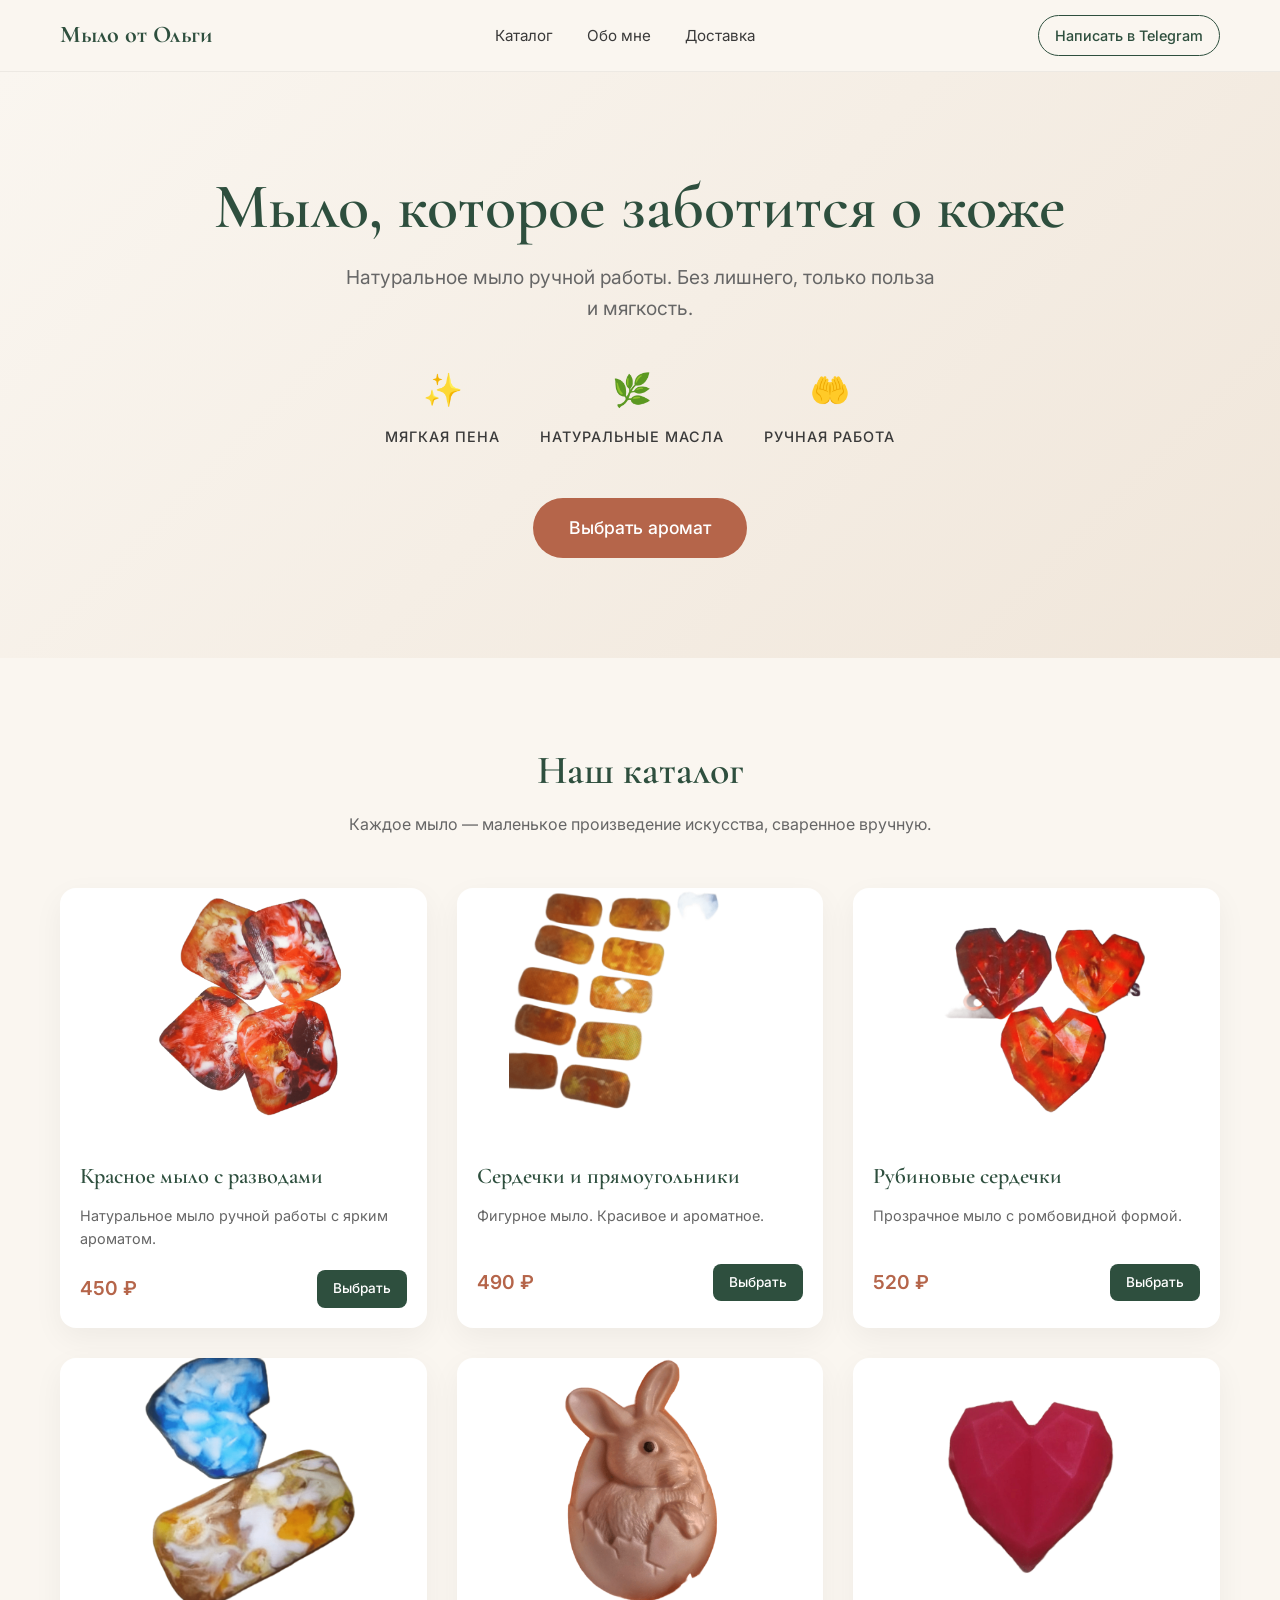
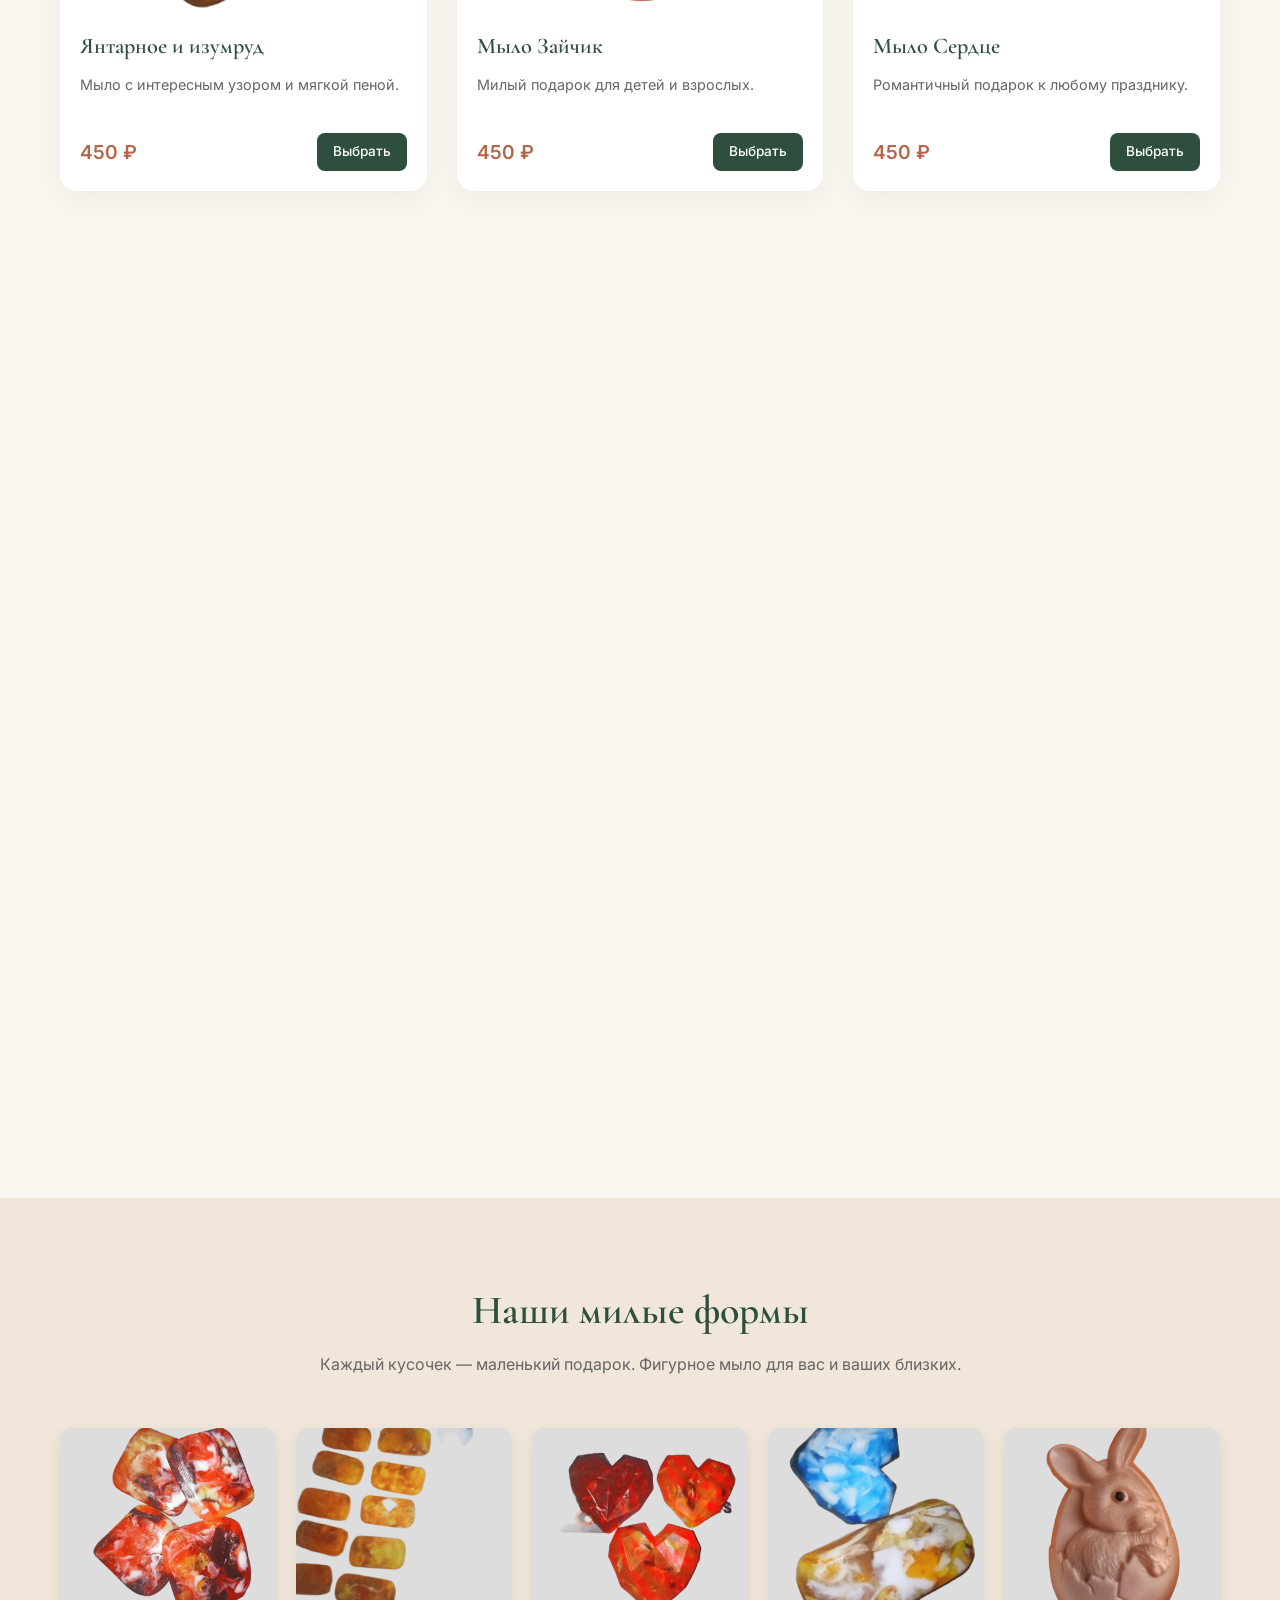
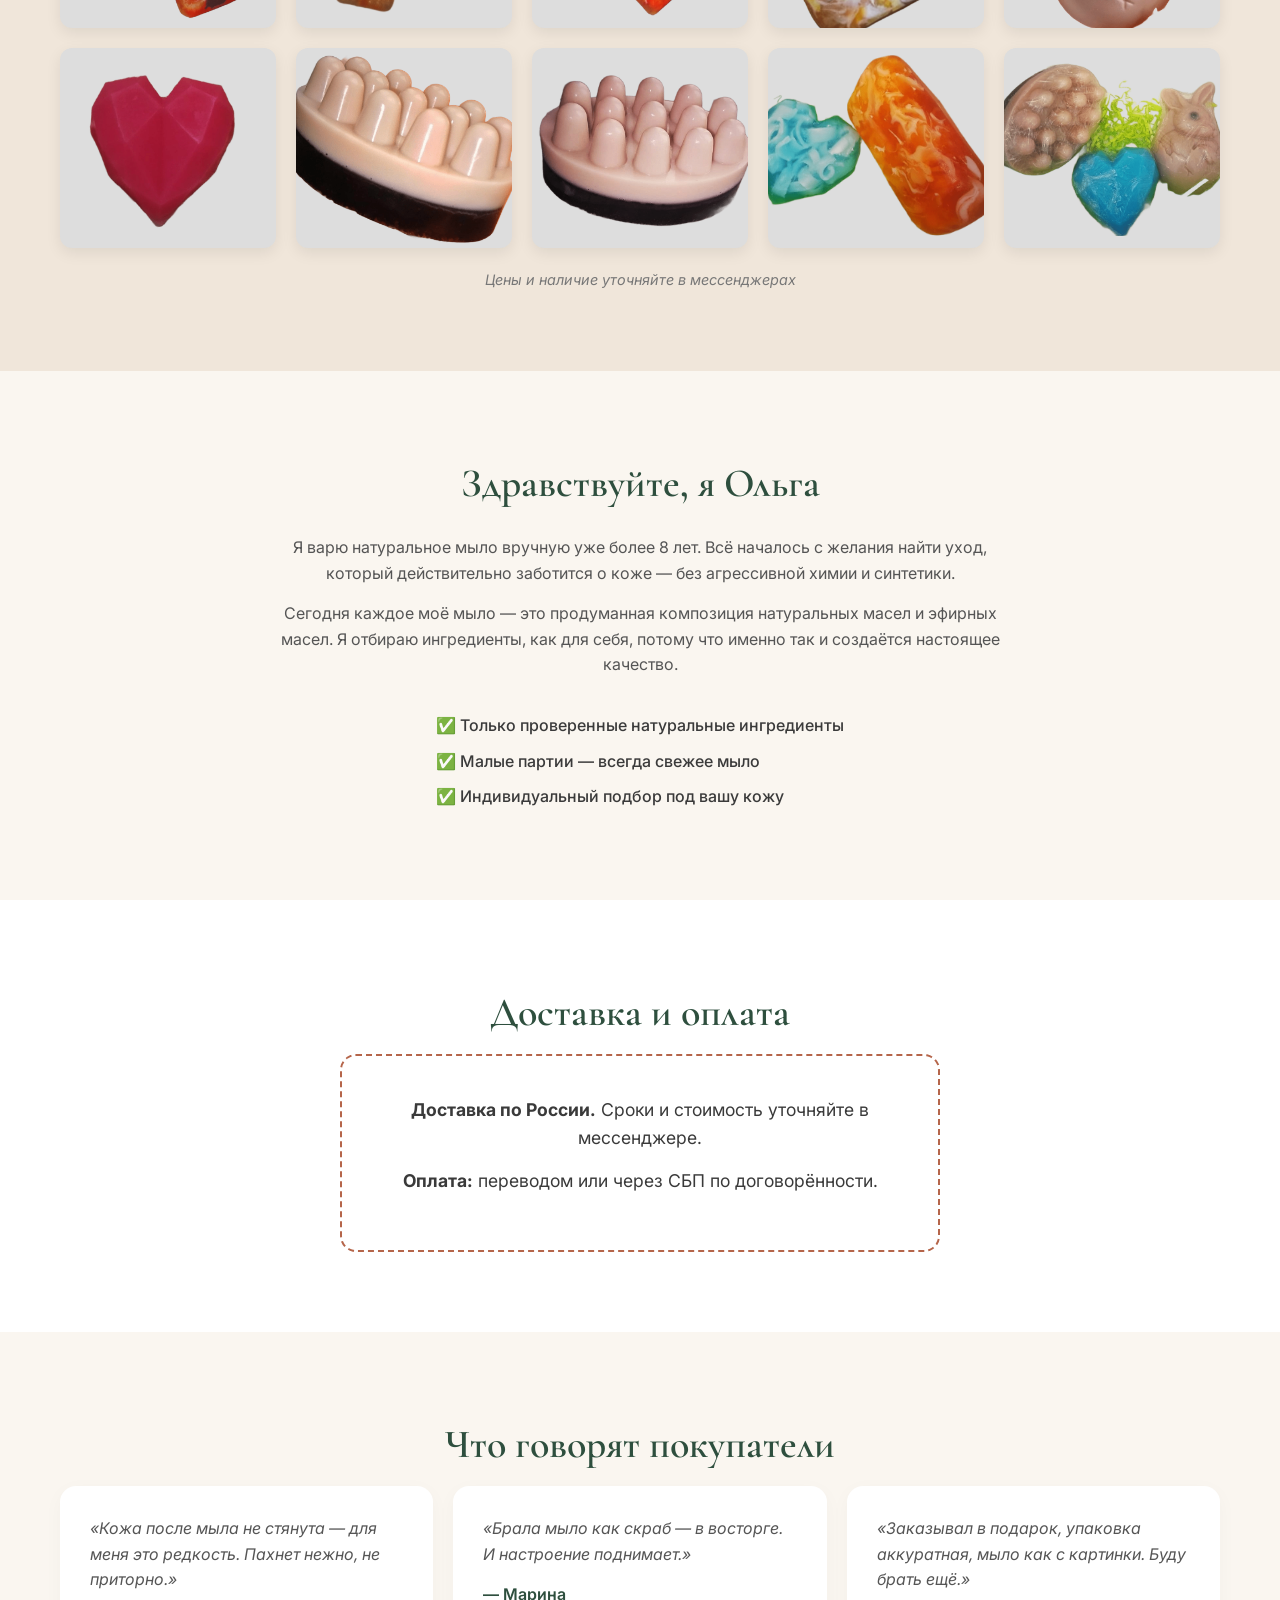
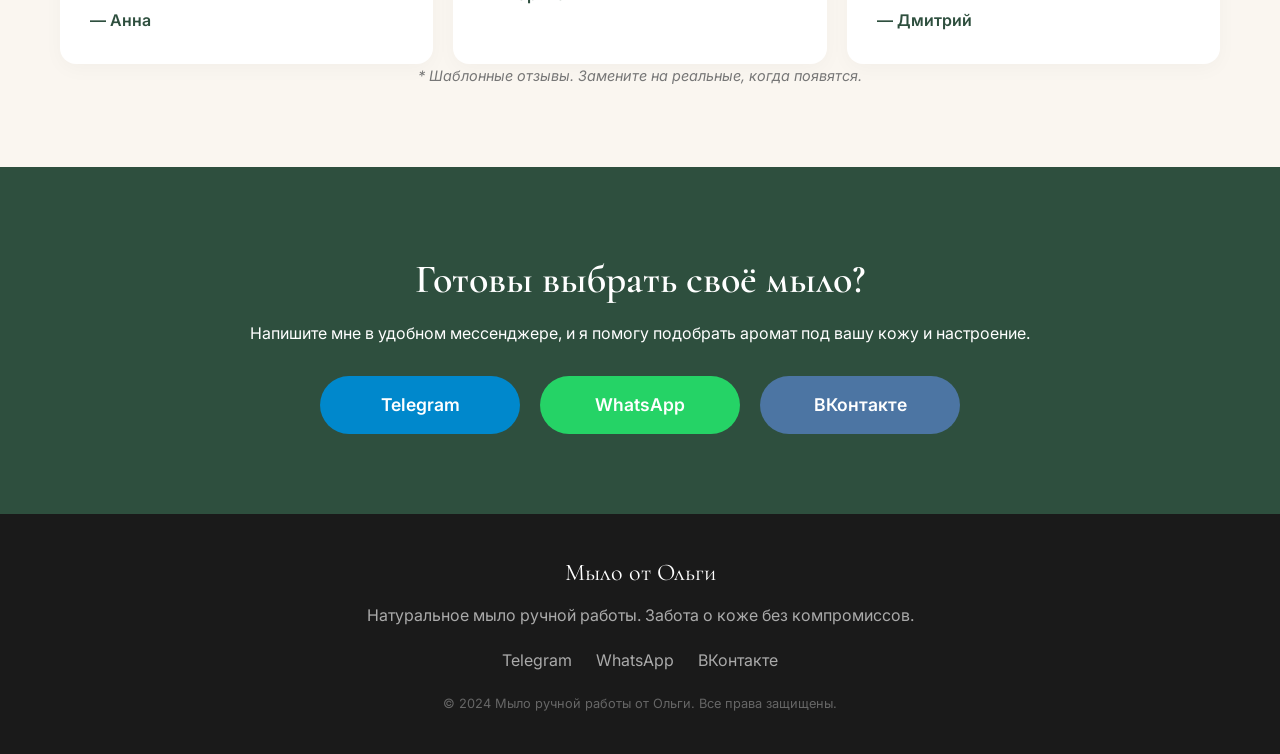
==== commit 42ead8b7: "Update index.html" ====
--- a/index.html
+++ b/index.html
@@ -41,7 +41,7 @@
             <h2 class="section-title">Наш каталог</h2>
             <p class="section-subtitle">Каждое мыло — маленькое произведение искусства, сваренное вручную.</p>
             <div class="catalog-grid">
-                <!-- Карточка 1 -->
+             <!-- Карточка 1 -->
                 <div class="product-card">
                     <div class="product-image">
                         <img src="images/fig-1.png" alt="Красное мыло с разводами">
@@ -100,6 +100,96 @@
                         </div>
                     </div>
                 </div>
+
+                <!-- Карточка 5 (Зайчик) -->
+                <div class="product-card">
+                    <div class="product-image">
+                        <img src="images/fig-5.png" alt="Зайчик">
+                    </div>
+                    <div class="product-info">
+                        <h3>Мыло Зайчик</h3>
+                        <p class="product-desc">Милый подарок для детей и взрослых.</p>
+                        <div class="product-bottom">
+                            <span class="price">450 ₽</span>
+                            <a href="https://t.me/+hKF2BGG8A-M2NGUy" target="_blank" class="btn btn-small">Выбрать</a>
+                        </div>
+                    </div>
+                </div>
+
+                <!-- Карточка 6 (Сердце) -->
+                <div class="product-card">
+                    <div class="product-image">
+                        <img src="images/fig-6.png" alt="Сердце">
+                    </div>
+                    <div class="product-info">
+                        <h3>Мыло Сердце</h3>
+                        <p class="product-desc">Романтичный подарок к любому празднику.</p>
+                        <div class="product-bottom">
+                            <span class="price">450 ₽</span>
+                            <a href="https://t.me/+hKF2BGG8A-M2NGUy" target="_blank" class="btn btn-small">Выбрать</a>
+                        </div>
+                    </div>
+                </div>
+
+                <!-- Карточка 7 (Лапка) -->
+                <div class="product-card">
+                    <div class="product-image">
+                        <img src="images/fig-7.png" alt="Лапка">
+                    </div>
+                    <div class="product-info">
+                        <h3>Мыло Лапка</h3>
+                        <p class="product-desc">Очаровательная форма для нежных ручек.</p>
+                        <div class="product-bottom">
+                            <span class="price">500 ₽</span>
+                            <a href="https://t.me/+hKF2BGG8A-M2NGUy" target="_blank" class="btn btn-small">Выбрать</a>
+                        </div>
+                    </div>
+                </div>
+
+                <!-- Карточка 8 (Лапка 2) -->
+                <div class="product-card">
+                    <div class="product-image">
+                        <img src="images/fig-8.png" alt="Лапка 2">
+                    </div>
+                    <div class="product-info">
+                        <h3>Мыло Лапка (вариант 2)</h3>
+                        <p class="product-desc">Нежное мыло с мягкой пеной.</p>
+                        <div class="product-bottom">
+                            <span class="price">500 ₽</span>
+                            <a href="https://t.me/+hKF2BGG8A-M2NGUy" target="_blank" class="btn btn-small">Выбрать</a>
+                        </div>
+                    </div>
+                </div>
+
+                <!-- Карточка 9 (Сердечки и брусок) -->
+                <div class="product-card">
+                    <div class="product-image">
+                        <img src="images/fig-9.png" alt="Сердечки и брусок">
+                    </div>
+                    <div class="product-info">
+                        <h3>Сердечки и брусок</h3>
+                        <p class="product-desc">Красивое сочетание форм и ароматов.</p>
+                        <div class="product-bottom">
+                            <span class="price">490 ₽</span>
+                            <a href="https://t.me/+hKF2BGG8A-M2NGUy" target="_blank" class="btn btn-small">Выбрать</a>
+                        </div>
+                    </div>
+                </div>
+
+                <!-- Карточка 10 (Набор) -->
+                <div class="product-card">
+                    <div class="product-image">
+                        <img src="images/fig-10.png" alt="Набор">
+                    </div>
+                    <div class="product-info">
+                        <h3>Набор фигурного мыла</h3>
+                        <p class="product-desc">Отличный подарок, собранный с любовью.</p>
+                        <div class="product-bottom">
+                            <span class="price">550 ₽</span>
+                            <a href="https://t.me/+hKF2BGG8A-M2NGUy" target="_blank" class="btn btn-small">Выбрать</a>
+                        </div>
+                    </div>
+                </div>      
             </div>
         </div>
     </section>
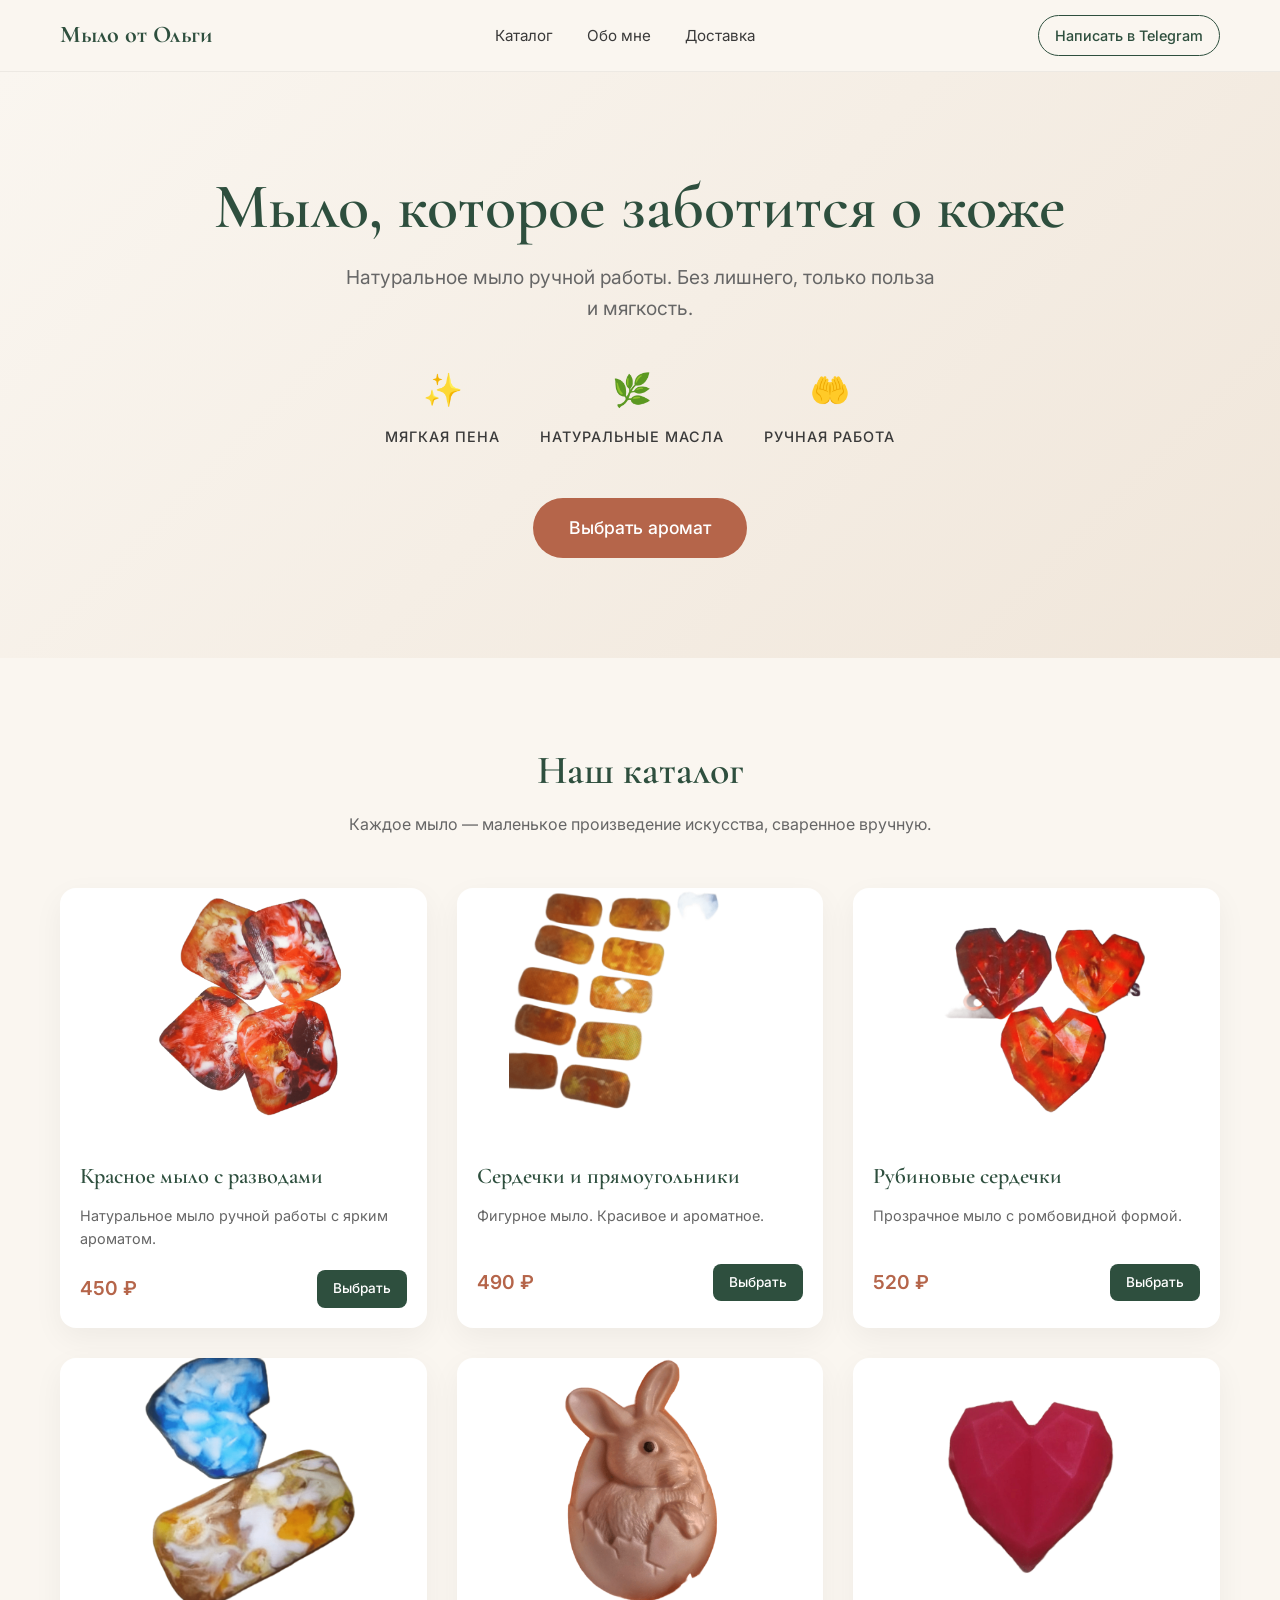
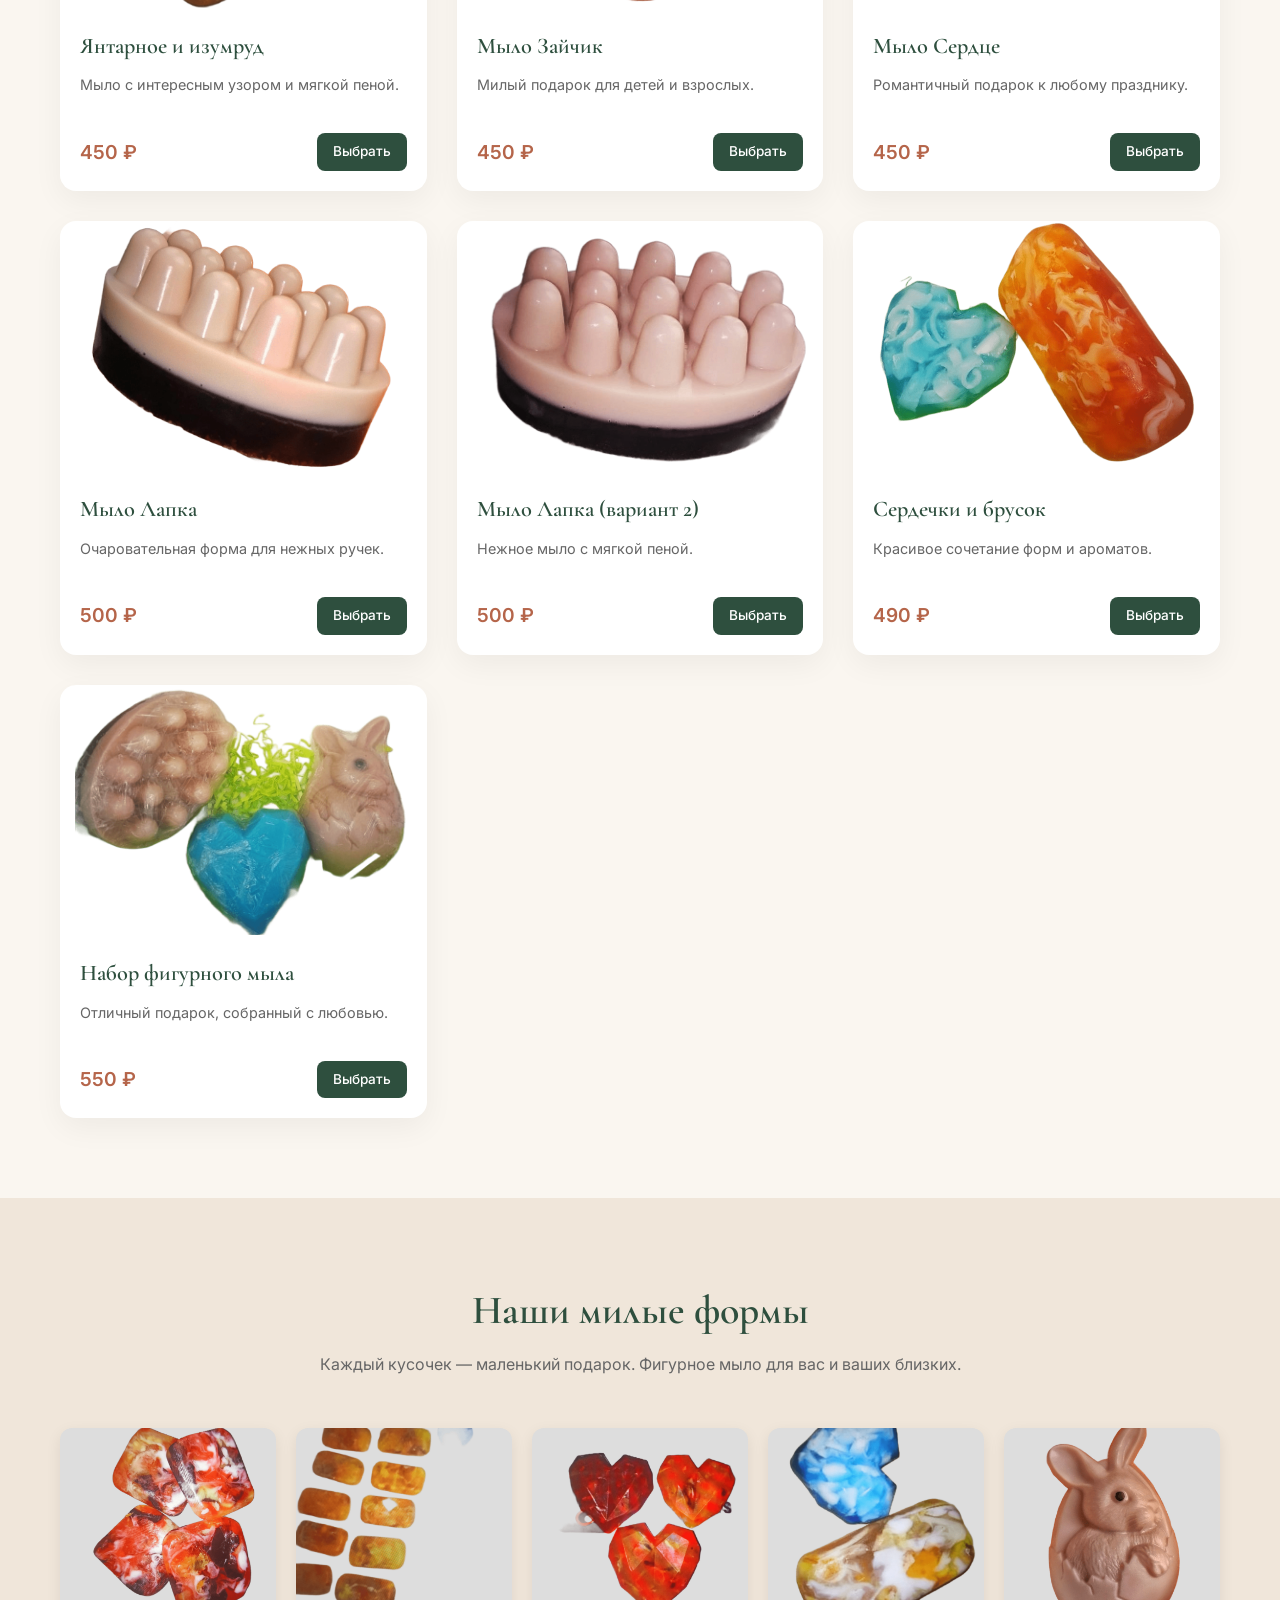
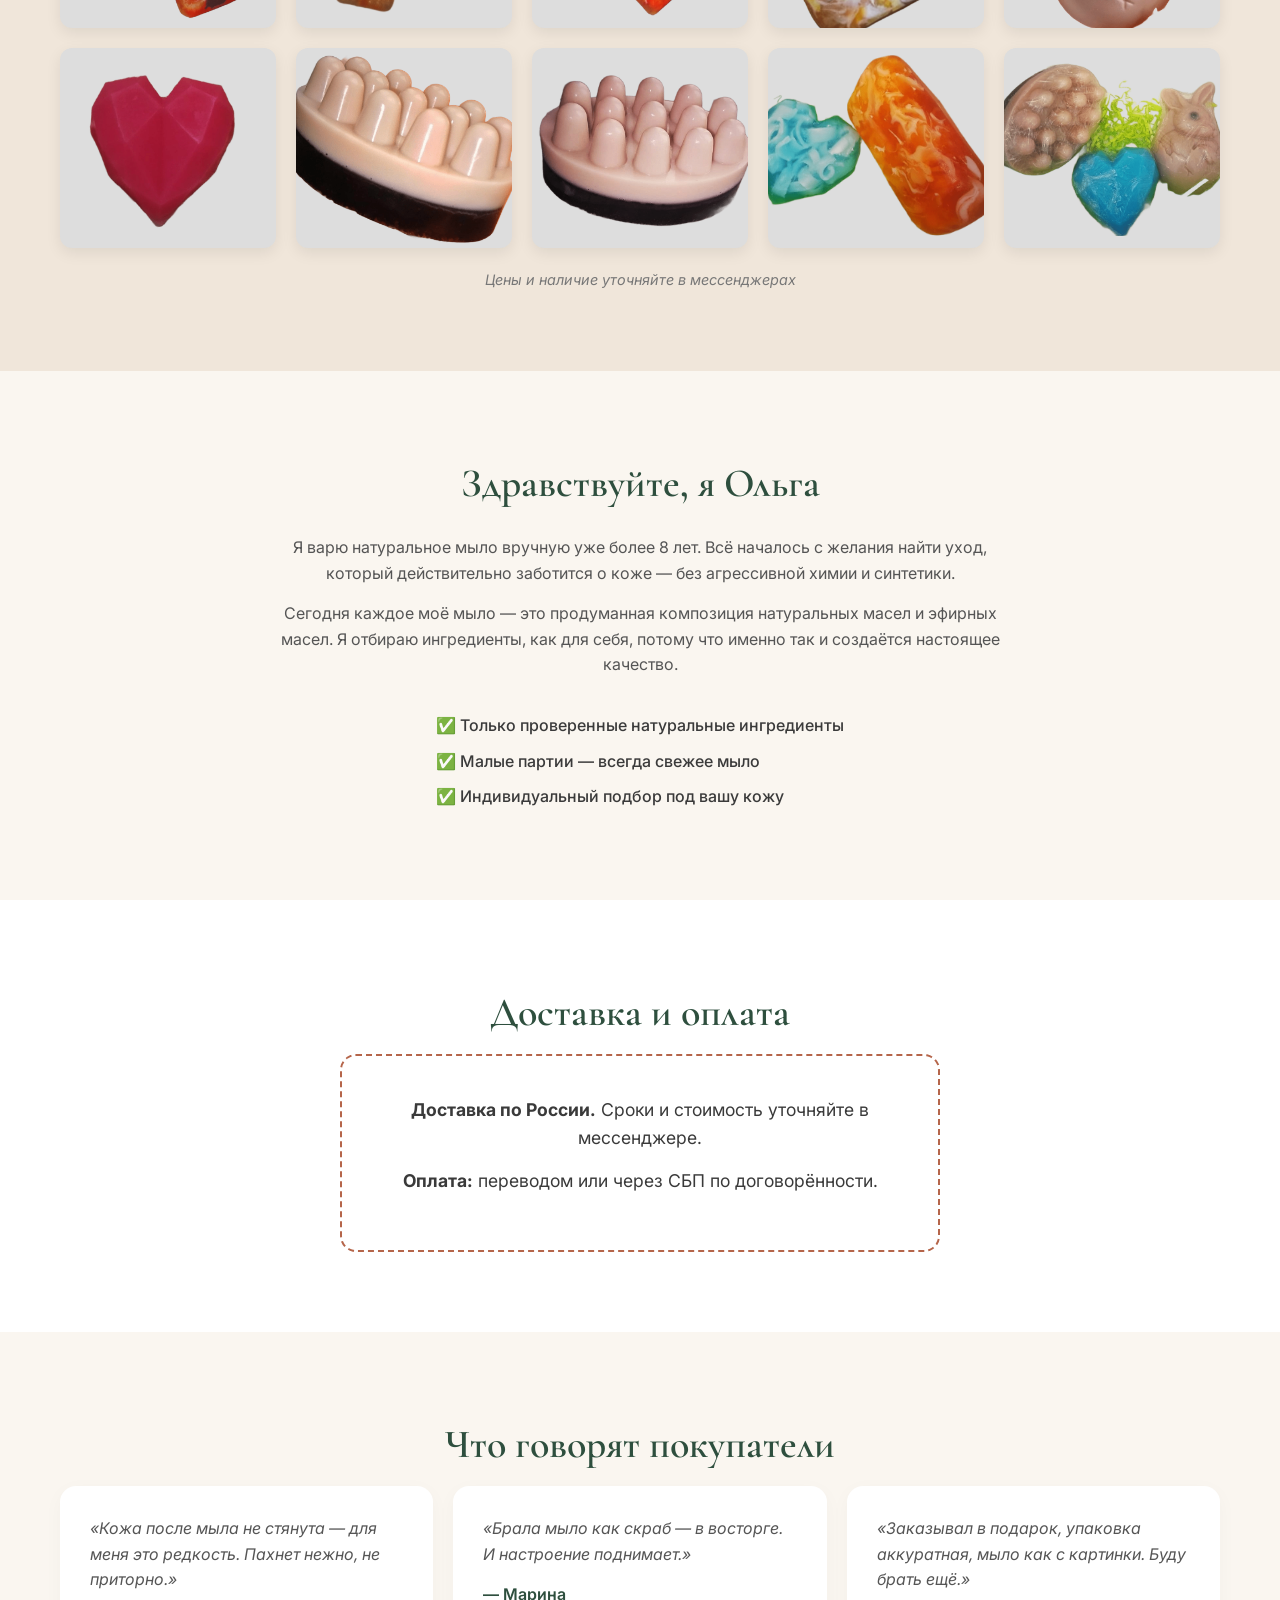
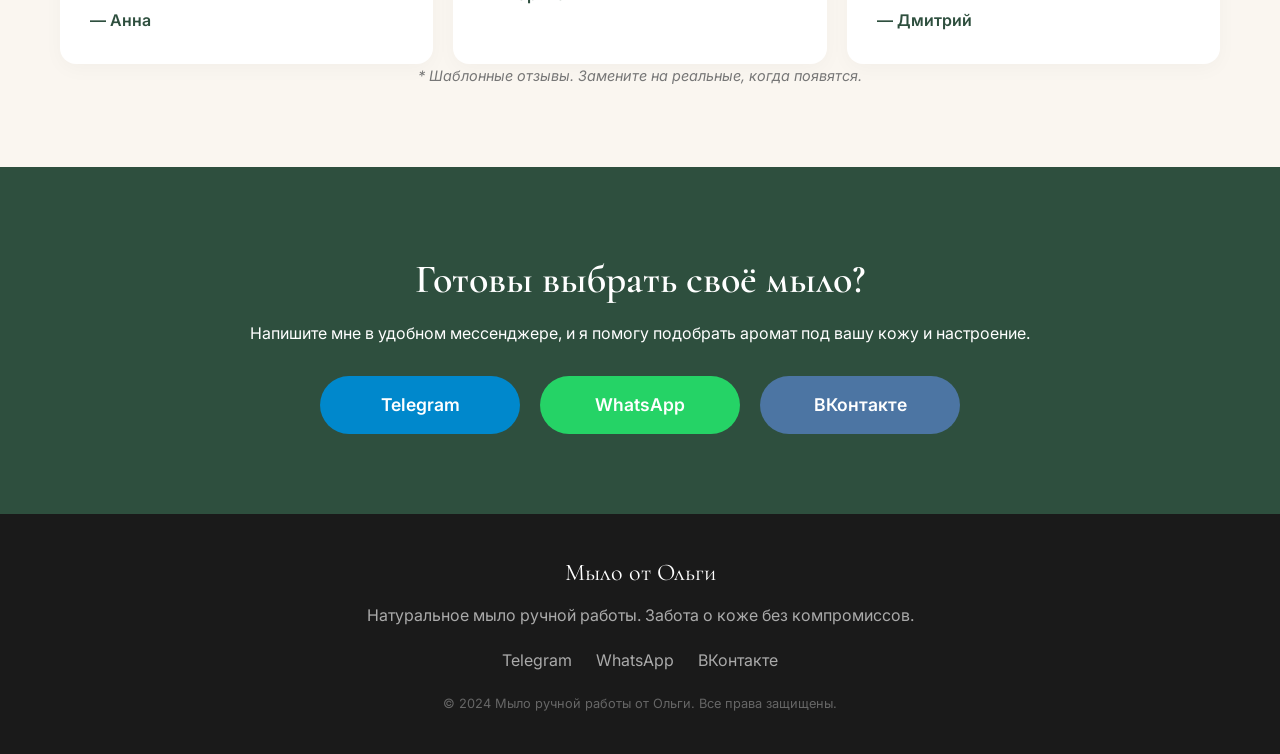
==== commit 813e996a: "Update index.html" ====
--- a/index.html
+++ b/index.html
@@ -41,7 +41,8 @@
             <h2 class="section-title">Наш каталог</h2>
             <p class="section-subtitle">Каждое мыло — маленькое произведение искусства, сваренное вручную.</p>
             <div class="catalog-grid">
-             <!-- Карточка 1 -->
+               
+                <!-- Карточка 1 -->
                 <div class="product-card">
                     <div class="product-image">
                         <img src="images/fig-1.png" alt="Красное мыло с разводами">
@@ -101,7 +102,7 @@
                     </div>
                 </div>
 
-                <!-- Карточка 5 (Зайчик) -->
+                <!-- Карточка 5 -->
                 <div class="product-card">
                     <div class="product-image">
                         <img src="images/fig-5.png" alt="Зайчик">
@@ -116,7 +117,7 @@
                     </div>
                 </div>
 
-                <!-- Карточка 6 (Сердце) -->
+                <!-- Карточка 6 -->
                 <div class="product-card">
                     <div class="product-image">
                         <img src="images/fig-6.png" alt="Сердце">
@@ -131,7 +132,7 @@
                     </div>
                 </div>
 
-                <!-- Карточка 7 (Лапка) -->
+                <!-- Карточка 7 -->
                 <div class="product-card">
                     <div class="product-image">
                         <img src="images/fig-7.png" alt="Лапка">
@@ -146,7 +147,7 @@
                     </div>
                 </div>
 
-                <!-- Карточка 8 (Лапка 2) -->
+                <!-- Карточка 8 -->
                 <div class="product-card">
                     <div class="product-image">
                         <img src="images/fig-8.png" alt="Лапка 2">
@@ -161,7 +162,7 @@
                     </div>
                 </div>
 
-                <!-- Карточка 9 (Сердечки и брусок) -->
+                <!-- Карточка 9 -->
                 <div class="product-card">
                     <div class="product-image">
                         <img src="images/fig-9.png" alt="Сердечки и брусок">
@@ -176,7 +177,7 @@
                     </div>
                 </div>
 
-                <!-- Карточка 10 (Набор) -->
+                <!-- Карточка 10 -->
                 <div class="product-card">
                     <div class="product-image">
                         <img src="images/fig-10.png" alt="Набор">
@@ -189,7 +190,8 @@
                             <a href="https://t.me/+hKF2BGG8A-M2NGUy" target="_blank" class="btn btn-small">Выбрать</a>
                         </div>
                     </div>
-                </div>      
+                </div>
+
             </div>
         </div>
     </section>
